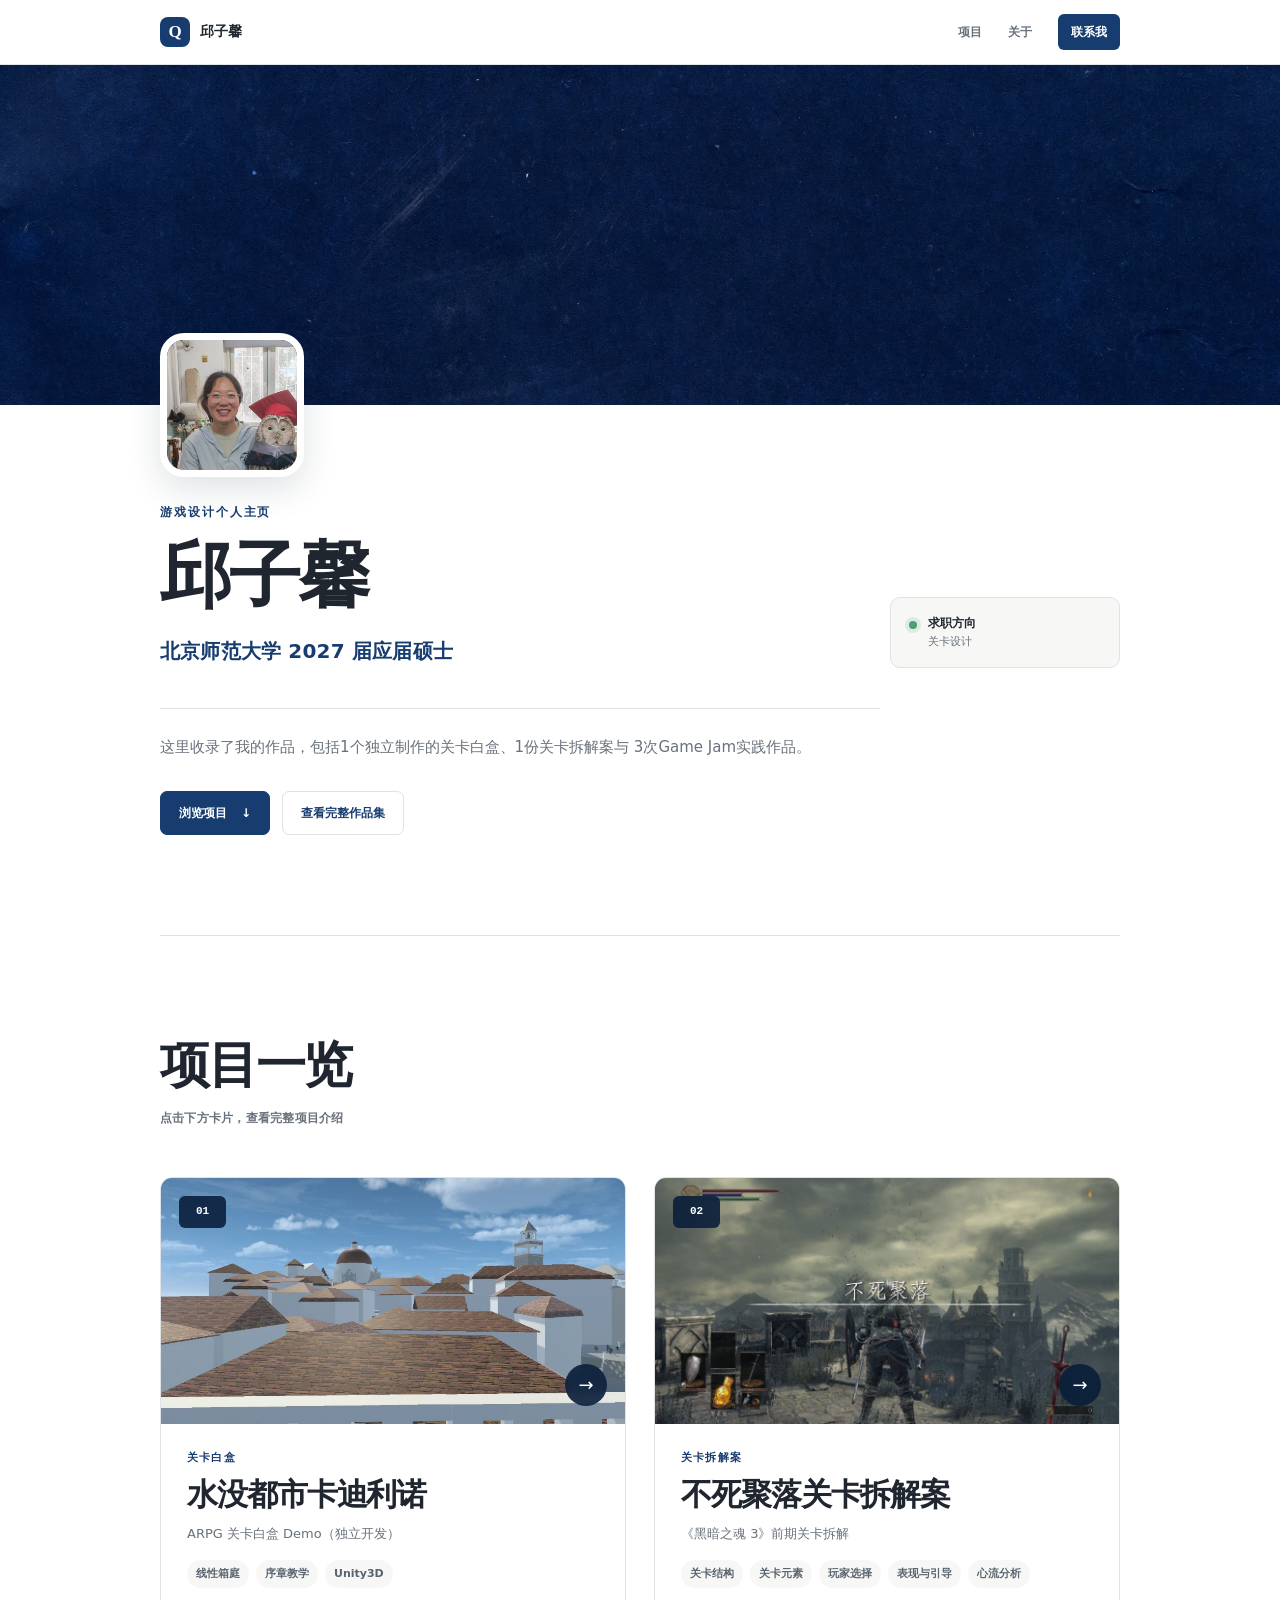
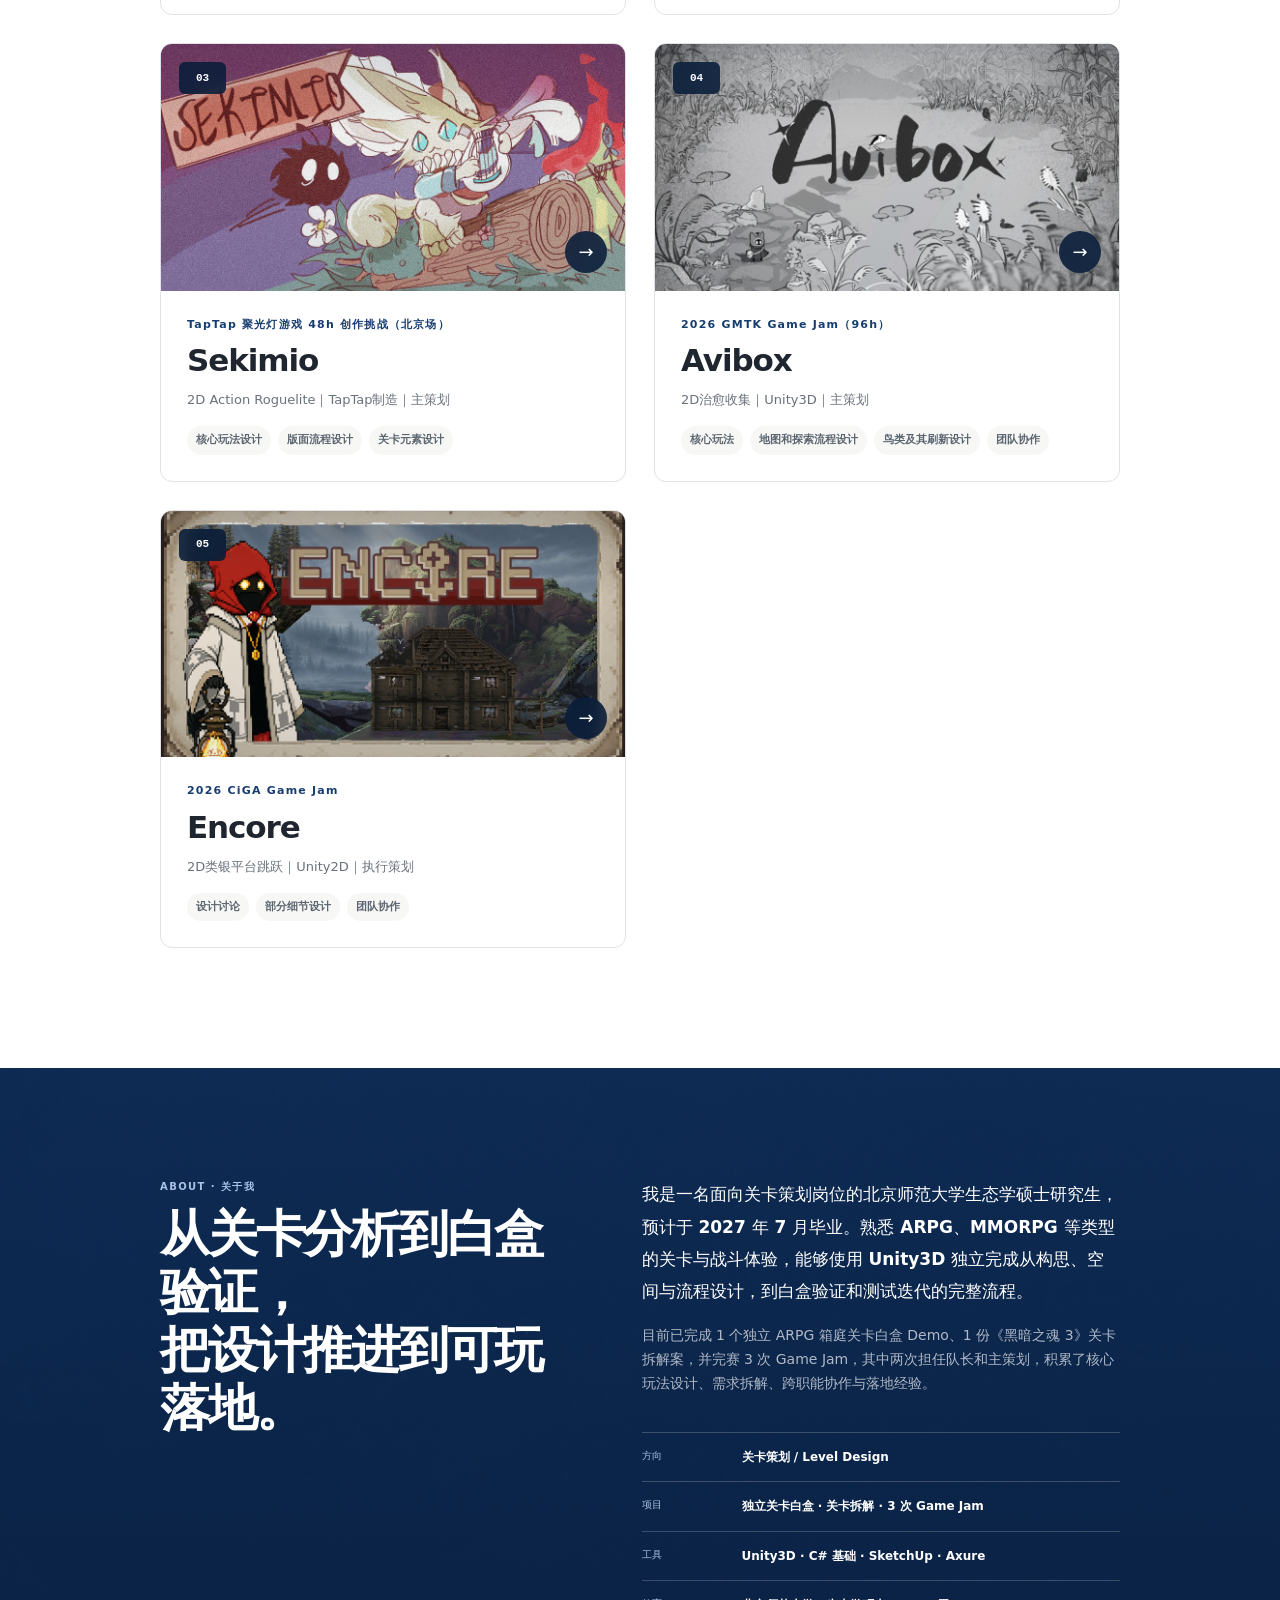
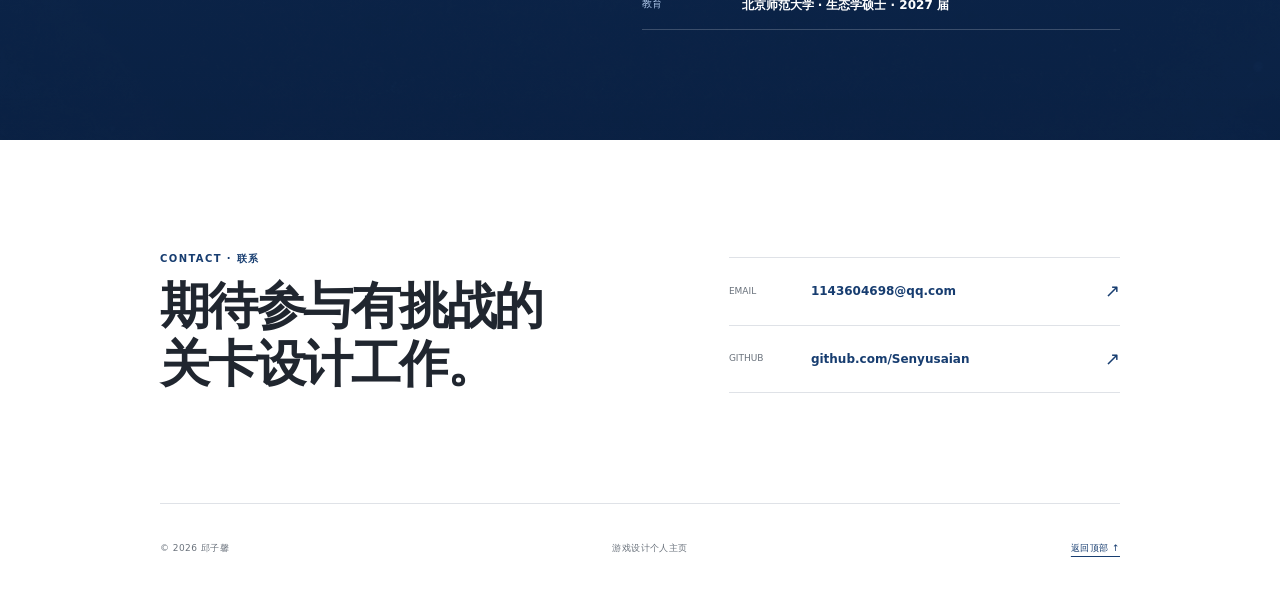
==== index.html @ 01a54d8d "Rewrite about section from resume" ====
<!DOCTYPE html>
<html lang="zh-CN">
<head>
  <meta charset="UTF-8">
  <meta name="viewport" content="width=device-width, initial-scale=1.0">
  <meta name="description" content="邱子馨的游戏关卡策划作品集：关卡白盒、关卡拆解与 Game Jam 项目。">
  <meta name="theme-color" content="#122f59">
  <title>邱子馨｜关卡策划作品集</title>
  <link rel="icon" href="favicon.svg" type="image/svg+xml">
  <link rel="stylesheet" href="styles.css">
</head>

<body>
  <a class="skip-link" href="#main-content">跳至主要内容</a>

  <header class="topbar" id="top">
    <nav class="nav-shell" aria-label="主导航">
      <a class="brand" href="#top">
        <span class="brand-mark" aria-hidden="true">Q</span>
        <span>邱子馨</span>
      </a>
      <div class="nav-links">
        <a href="#work">项目</a>
        <a href="#about">关于</a>
        <a class="nav-contact" href="#contact">联系我</a>
      </div>
    </nav>
  </header>

  <main id="main-content">
    <section class="hero" aria-labelledby="page-title">
      <div class="cover" role="img" aria-label="深蓝色纸张纹理"></div>
      <div class="page-shell hero-content">
        <img class="profile-photo" src="assets/profile.webp" alt="邱子馨的个人照片" width="256" height="256">
        <div class="hero-grid">
          <div>
            <p class="eyebrow">游戏设计个人主页</p>
            <h1 id="page-title">邱子馨</h1>
            <p class="hero-subtitle">北京师范大学 2027 届应届硕士</p>
          </div>
          <div class="hero-note">
            <span class="status-dot" aria-hidden="true"></span>
            <p><strong>求职方向</strong><br>关卡设计</p>
          </div>
        </div>
        <p class="hero-intro">
          这里收录了我的作品，包括1个独立制作的关卡白盒、1份关卡拆解案与 3次Game Jam实践作品。
        </p>
        <div class="hero-actions">
          <a class="button button-primary" href="#work">浏览项目 <span aria-hidden="true">↓</span></a>
          <a class="button button-quiet" href="portfolio.html">查看完整作品集</a>
        </div>
      </div>
    </section>

    <section class="page-shell work-section" id="work" aria-labelledby="work-title">
      <div class="section-heading">
        <div>
          <h2 id="work-title">项目一览</h2>
          <p class="section-subtitle">点击下方卡片，查看完整项目介绍</p>
        </div>
      </div>

      <div class="project-list">
        <article class="project-card project-featured">
          <a href="project-cardilino.html" aria-label="查看水没都市卡迪利诺完整案例">
            <div class="project-media">
              <img src="assets/cardilino.webp" alt="水没都市卡迪利诺的白盒城市场景" width="835" height="464">
              <span class="project-number">01</span>
              <span class="project-arrow" aria-hidden="true">→</span>
            </div>
            <div class="project-copy">
              <div>
                <p class="project-kicker">关卡白盒</p>
                <h3>水没都市卡迪利诺</h3>
                <p>ARPG 关卡白盒 Demo（独立开发）</p>
              </div>
              <ul class="project-tags" aria-label="项目标签">
                <li>线性箱庭</li>
                <li>序章教学</li>
                <li>Unity3D</li>
              </ul>
            </div>
          </a>
        </article>

        <article class="project-card">
          <a href="project-undead-settlement.html" aria-label="查看不死聚落关卡拆解案">
            <div class="project-media">
              <img src="assets/undead-settlement.webp" alt="黑暗之魂 3 不死聚落游戏画面" width="1024" height="576">
              <span class="project-number">02</span>
              <span class="project-arrow" aria-hidden="true">→</span>
            </div>
            <div class="project-copy">
              <div>
                <p class="project-kicker">关卡拆解案</p>
                <h3>不死聚落关卡拆解案</h3>
                <p>《黑暗之魂 3》前期关卡拆解</p>
              </div>
              <ul class="project-tags" aria-label="项目标签">
                <li>关卡结构</li>
                <li>关卡元素</li>
                <li>玩家选择</li>
                <li>表现与引导</li>
                <li>心流分析</li>
              </ul>
            </div>
          </a>
        </article>

        <article class="project-card">
          <a href="project-sekimio.html" aria-label="查看 Sekimio 项目详情">
            <div class="project-media">
              <img src="assets/sekimio.webp" alt="Sekimio 游戏项目封面" width="1024" height="576">
              <span class="project-number">03</span>
              <span class="project-arrow" aria-hidden="true">→</span>
            </div>
            <div class="project-copy">
              <div>
                <p class="project-kicker">TapTap 聚光灯游戏 48h 创作挑战（北京场）</p>
                <h3>Sekimio</h3>
                <p>2D Action Roguelite｜TapTap制造｜主策划</p>
              </div>
              <ul class="project-tags" aria-label="项目标签">
                <li>核心玩法设计</li>
                <li>版面流程设计</li>
                <li>关卡元素设计</li>
              </ul>
            </div>
          </a>
        </article>

        <article class="project-card">
          <a href="project-avibox.html" aria-label="查看 Avibox 项目详情">
            <div class="project-media">
              <img src="assets/avibox.webp" alt="Avibox 游戏项目封面" width="1024" height="576">
              <span class="project-number">04</span>
              <span class="project-arrow" aria-hidden="true">→</span>
            </div>
            <div class="project-copy">
              <div>
                <p class="project-kicker">2026 GMTK Game Jam（96h）</p>
                <h3>Avibox</h3>
                <p>2D治愈收集｜Unity3D｜主策划</p>
              </div>
              <ul class="project-tags" aria-label="项目标签">
                <li>核心玩法</li>
                <li>地图和探索流程设计</li>
                <li>鸟类及其刷新设计</li>
                <li>团队协作</li>
              </ul>
            </div>
          </a>
        </article>

        <article class="project-card">
          <a href="project-encore.html" aria-label="查看 Encore 项目详情">
            <div class="project-media">
              <img src="assets/encore.webp" alt="Encore 游戏项目封面" width="1024" height="576">
              <span class="project-number">05</span>
              <span class="project-arrow" aria-hidden="true">→</span>
            </div>
            <div class="project-copy">
              <div>
                <p class="project-kicker">2026 CiGA Game Jam</p>
                <h3>Encore</h3>
                <p>2D类银平台跳跃｜Unity2D｜执行策划</p>
              </div>
              <ul class="project-tags" aria-label="项目标签">
                <li>设计讨论</li>
                <li>部分细节设计</li>
                <li>团队协作</li>
              </ul>
            </div>
          </a>
        </article>
      </div>
    </section>

    <section class="about-section" id="about" aria-labelledby="about-title">
      <div class="page-shell about-grid">
        <div>
          <p class="eyebrow eyebrow-light">ABOUT · 关于我</p>
          <h2 id="about-title">从关卡分析到白盒验证，<br>把设计推进到可玩落地。</h2>
        </div>
        <div class="about-copy">
          <p class="about-lead">我是一名面向关卡策划岗位的北京师范大学生态学硕士研究生，预计于 2027 年 7 月毕业。熟悉 ARPG、MMORPG 等类型的关卡与战斗体验，能够使用 Unity3D 独立完成从构思、空间与流程设计，到白盒验证和测试迭代的完整流程。</p>
          <p>目前已完成 1 个独立 ARPG 箱庭关卡白盒 Demo、1 份《黑暗之魂 3》关卡拆解案，并完赛 3 次 Game Jam，其中两次担任队长和主策划，积累了核心玩法设计、需求拆解、跨职能协作与落地经验。</p>
          <dl class="facts">
            <div><dt>方向</dt><dd>关卡策划 / Level Design</dd></div>
            <div><dt>项目</dt><dd>独立关卡白盒 · 关卡拆解 · 3 次 Game Jam</dd></div>
            <div><dt>工具</dt><dd>Unity3D · C# 基础 · SketchUp · Axure</dd></div>
            <div><dt>教育</dt><dd>北京师范大学 · 生态学硕士 · 2027 届</dd></div>
          </dl>
        </div>
      </div>
    </section>

    <section class="page-shell contact-section" id="contact" aria-labelledby="contact-title">
      <div>
        <p class="eyebrow">CONTACT · 联系</p>
        <h2 id="contact-title">期待参与有挑战的<br>关卡设计工作。</h2>
      </div>
      <div class="contact-list">
        <a href="mailto:1143604698@qq.com"><span>Email</span><strong>1143604698@qq.com</strong><i aria-hidden="true">↗</i></a>
        <a href="https://github.com/Senyusaian" target="_blank" rel="noopener noreferrer"><span>GitHub</span><strong>github.com/Senyusaian</strong><i aria-hidden="true">↗</i></a>
      </div>
    </section>
  </main>

  <footer class="page-shell">
    <span>© 2026 邱子馨</span>
    <span>游戏设计个人主页</span>
    <a href="#top">返回顶部 ↑</a>
  </footer>
</body>
</html>
---- styles.css ----
:root {
  --ink: #20262f;
  --muted: #69717b;
  --line: #dfe2e7;
  --paper: #f7f7f5;
  --white: #ffffff;
  --blue: #173d70;
  --blue-deep: #0e2c55;
  --blue-soft: #e8eef6;
  --accent: #d66a48;
  --max-width: 960px;
}

* { box-sizing: border-box; }

html {
  scroll-behavior: smooth;
  scroll-padding-top: 76px;
}

body {
  margin: 0;
  color: var(--ink);
  background: var(--white);
  font-family: Inter, "PingFang SC", "Microsoft YaHei", system-ui, -apple-system, sans-serif;
  line-height: 1.7;
  -webkit-font-smoothing: antialiased;
}

img { display: block; max-width: 100%; }
a { color: inherit; }
::selection { color: var(--white); background: var(--blue); }

.skip-link {
  position: fixed;
  top: 10px;
  left: 10px;
  z-index: 100;
  padding: 10px 14px;
  color: var(--white);
  background: var(--blue);
  border-radius: 6px;
  transform: translateY(-150%);
}

.skip-link:focus { transform: translateY(0); }

.page-shell,
.nav-shell {
  width: min(calc(100% - 48px), var(--max-width));
  margin-right: auto;
  margin-left: auto;
}

.topbar {
  position: sticky;
  top: 0;
  z-index: 20;
  border-bottom: 1px solid rgba(223, 226, 231, 0.88);
  background: rgba(255, 255, 255, 0.9);
  backdrop-filter: blur(18px);
}

.nav-shell {
  display: flex;
  min-height: 64px;
  align-items: center;
  justify-content: space-between;
}

.brand {
  display: inline-flex;
  align-items: center;
  gap: 10px;
  color: var(--ink);
  font-size: 14px;
  font-weight: 750;
  text-decoration: none;
}

.brand-mark {
  display: grid;
  width: 30px;
  height: 30px;
  place-items: center;
  color: var(--white);
  background: var(--blue);
  border-radius: 8px;
  font-family: Georgia, serif;
  font-size: 17px;
}

.nav-links { display: flex; align-items: center; gap: 26px; }

.nav-links a {
  color: var(--muted);
  font-size: 12px;
  font-weight: 650;
  text-decoration: none;
}

.nav-links a:hover,
.nav-links a:focus-visible { color: var(--blue); }

.nav-links .nav-contact {
  padding: 8px 13px;
  color: var(--white);
  background: var(--blue);
  border-radius: 6px;
}

.hero { padding-bottom: 100px; }

.cover {
  height: clamp(210px, 29vw, 340px);
  background:
    linear-gradient(90deg, rgba(10, 31, 65, 0.16), rgba(23, 61, 112, 0.04)),
    url("assets/paper-cover.webp") center 48% / cover no-repeat;
}

.hero-content { position: relative; }

.profile-photo {
  width: 144px;
  height: 144px;
  margin-top: -72px;
  object-fit: cover;
  border: 7px solid var(--white);
  border-radius: 24px;
  box-shadow: 0 12px 34px rgba(18, 32, 49, 0.13);
}

.hero-grid {
  display: grid;
  margin-top: 25px;
  grid-template-columns: 1fr auto;
  align-items: end;
  gap: 50px;
}

.eyebrow {
  margin: 0 0 10px;
  color: var(--blue);
  font-size: 10px;
  font-weight: 800;
  letter-spacing: 0.14em;
  text-transform: uppercase;
}

.hero .eyebrow {
  margin-bottom: 12px;
  font-size: 12px;
  letter-spacing: 0.16em;
}

.hero h1,
.section-heading h2,
.about-section h2,
.contact-section h2 {
  margin: 0;
  letter-spacing: -0.045em;
  line-height: 1.16;
}

.hero h1 { font-size: clamp(48px, 7vw, 72px); font-weight: 800; }

.hero-subtitle {
  margin: 16px 0 0;
  color: var(--blue);
  font-size: clamp(17px, 2vw, 20px);
  font-weight: 700;
  letter-spacing: 0.01em;
}

.hero-note {
  display: flex;
  min-width: 230px;
  padding: 16px 18px;
  align-items: flex-start;
  gap: 11px;
  background: var(--paper);
  border: 1px solid var(--line);
  border-radius: 10px;
}

.hero-note p { margin: 0; color: var(--muted); font-size: 11px; line-height: 1.6; }
.hero-note strong { color: var(--ink); font-size: 12px; }

.status-dot {
  width: 8px;
  height: 8px;
  margin-top: 7px;
  flex: none;
  background: #4f9f70;
  border-radius: 50%;
  box-shadow: 0 0 0 4px rgba(79, 159, 112, 0.14);
}

.hero-intro {
  max-width: 720px;
  margin: 40px 0 0;
  padding-top: 24px;
  color: var(--muted);
  border-top: 1px solid var(--line);
  font-size: 15px;
  line-height: 1.9;
}

.hero-actions { display: flex; margin-top: 30px; flex-wrap: wrap; gap: 12px; }

.button {
  display: inline-flex;
  min-height: 44px;
  padding: 0 18px;
  align-items: center;
  justify-content: center;
  gap: 14px;
  border: 1px solid var(--line);
  border-radius: 7px;
  font-size: 12px;
  font-weight: 750;
  text-decoration: none;
  transition: transform 160ms ease, background-color 160ms ease, border-color 160ms ease;
}

.button:hover,
.button:focus-visible { transform: translateY(-2px); }
.button-primary { color: var(--white); background: var(--blue); border-color: var(--blue); }
.button-primary:hover,
.button-primary:focus-visible { background: var(--blue-deep); }
.button-quiet { color: var(--blue); background: var(--white); }

.work-section {
  padding: 100px 0 120px;
  border-top: 1px solid var(--line);
}

.section-heading {
  margin-bottom: 48px;
}

.section-heading h2,
.about-section h2,
.contact-section h2 { font-size: clamp(34px, 5vw, 50px); }

.section-subtitle {
  margin: 14px 0 0;
  color: var(--muted);
  font-size: 12px;
  font-weight: 650;
  letter-spacing: 0.02em;
}
.project-list {
  display: grid;
  grid-template-columns: repeat(2, minmax(0, 1fr));
  gap: 28px;
}

.project-card {
  overflow: hidden;
  background: var(--white);
  border: 1px solid var(--line);
  border-radius: 12px;
  transition: border-color 180ms ease, box-shadow 180ms ease, transform 180ms ease;
}

.project-card:hover,
.project-card:focus-within {
  border-color: #bcc5d0;
  box-shadow: 0 22px 60px rgba(20, 36, 56, 0.1);
  transform: translateY(-4px);
}

.project-card > a {
  display: flex;
  height: 100%;
  flex-direction: column;
  text-decoration: none;
}

.project-media {
  position: relative;
  overflow: hidden;
  aspect-ratio: 16 / 8.5;
  background: var(--paper);
}

.project-media::after {
  position: absolute;
  inset: 0;
  pointer-events: none;
  background: linear-gradient(180deg, rgba(10, 25, 48, 0.12), transparent 35%, rgba(10, 25, 48, 0.08));
  content: "";
}

.project-media img {
  width: 100%;
  height: 100%;
  object-fit: cover;
  transition: transform 500ms cubic-bezier(0.2, 0.65, 0.3, 1);
}

.project-card:hover .project-media img,
.project-card:focus-within .project-media img { transform: scale(1.025); }

.project-number,
.project-arrow {
  position: absolute;
  z-index: 2;
  display: grid;
  place-items: center;
  color: var(--white);
  background: rgba(9, 29, 57, 0.88);
  backdrop-filter: blur(8px);
}

.project-number {
  top: 18px;
  left: 18px;
  min-width: 47px;
  height: 32px;
  padding: 0 10px;
  border-radius: 6px;
  font-family: ui-monospace, SFMono-Regular, Consolas, monospace;
  font-size: 11px;
  font-weight: 700;
}

.project-arrow {
  right: 18px;
  bottom: 18px;
  width: 42px;
  height: 42px;
  border-radius: 50%;
  font-size: 18px;
  transition: color 180ms ease, background-color 180ms ease;
}

.project-card:hover .project-arrow,
.project-card:focus-within .project-arrow { color: var(--blue); background: var(--white); }

.project-copy {
  display: flex;
  min-height: 190px;
  padding: 25px 26px 26px;
  flex: 1;
  align-items: flex-start;
  flex-direction: column;
}

.project-kicker {
  margin: 0 0 7px;
  color: var(--blue);
  font-size: 11px;
  font-weight: 800;
  letter-spacing: 0.11em;
}

.project-copy h3 {
  margin: 0;
  color: var(--ink);
  font-size: clamp(24px, 2.5vw, 31px);
  letter-spacing: -0.035em;
  line-height: 1.25;
}

.project-copy > div > p:last-child { margin: 9px 0 0; color: var(--muted); font-size: 13px; }

.project-tags {
  display: flex;
  margin: auto 0 0;
  padding: 0;
  justify-content: flex-start;
  flex-wrap: wrap;
  gap: 7px;
  list-style: none;
}

.project-tags li {
  padding: 5px 9px;
  color: #5a6570;
  background: var(--paper);
  border-radius: 999px;
  font-size: 11px;
  font-weight: 700;
  white-space: nowrap;
}

.about-section {
  padding: 110px 0;
  color: var(--white);
  background:
    linear-gradient(rgba(14, 44, 85, 0.93), rgba(10, 33, 67, 0.96)),
    url("assets/paper-cover.webp") center / cover no-repeat;
}

.about-grid { display: grid; grid-template-columns: 0.9fr 1.1fr; gap: 90px; }
.eyebrow-light { color: #a9c2e5; }
.about-copy > p { margin-top: 0; color: rgba(255, 255, 255, 0.68); font-size: 14px; }

.about-copy .about-lead {
  color: var(--white);
  font-size: 17px;
  font-weight: 550;
  line-height: 1.9;
}

.facts { margin: 36px 0 0; border-top: 1px solid rgba(255, 255, 255, 0.2); }

.facts div {
  display: grid;
  padding: 14px 0;
  border-bottom: 1px solid rgba(255, 255, 255, 0.2);
  grid-template-columns: 80px 1fr;
  gap: 20px;
}

.facts dt { color: #a9c2e5; font-size: 10px; }
.facts dd { margin: 0; font-size: 12px; font-weight: 650; }

.contact-section {
  display: grid;
  padding: 110px 0;
  grid-template-columns: 1fr 0.8fr;
  align-items: end;
  gap: 80px;
}

.contact-list { border-top: 1px solid var(--line); }

.contact-list a {
  display: grid;
  padding: 18px 0;
  grid-template-columns: 70px minmax(0, 1fr) auto;
  align-items: center;
  gap: 12px;
  border-bottom: 1px solid var(--line);
  text-decoration: none;
}

.contact-list span { color: var(--muted); font-size: 9px; text-transform: uppercase; }

.contact-list strong {
  min-width: 0;
  overflow: hidden;
  color: var(--blue);
  font-size: 12px;
  text-overflow: ellipsis;
}

.contact-list i { color: var(--blue); font-size: 18px; font-style: normal; }
.contact-list a:hover strong,
.contact-list a:focus-visible strong { text-decoration: underline; text-underline-offset: 5px; }

footer {
  display: flex;
  min-height: 90px;
  align-items: center;
  justify-content: space-between;
  color: var(--muted);
  border-top: 1px solid var(--line);
  font-size: 9px;
  letter-spacing: 0.05em;
}

footer a { color: var(--blue); text-underline-offset: 5px; }
:focus-visible { outline: 2px solid var(--accent); outline-offset: 4px; }

.back-link {
  display: inline-flex;
  align-items: center;
  gap: 8px;
  color: var(--blue);
  font-size: 12px;
  font-weight: 750;
  text-decoration: none;
}

.back-link:hover,
.back-link:focus-visible { text-decoration: underline; text-underline-offset: 5px; }

.portfolio-page { background: var(--paper); }

.portfolio-hero {
  padding: 82px 0 86px;
  color: var(--white);
  background:
    linear-gradient(100deg, rgba(8, 29, 59, 0.9), rgba(15, 48, 92, 0.92)),
    url("assets/paper-cover.webp") center / cover no-repeat;
}

.portfolio-hero-grid {
  display: grid;
  grid-template-columns: 1fr auto;
  align-items: end;
  gap: 80px;
}

.portfolio-hero h1 {
  margin: 0;
  font-size: clamp(46px, 6vw, 68px);
  letter-spacing: -0.05em;
  line-height: 1.12;
}

.portfolio-lead {
  max-width: 560px;
  margin: 24px 0 0;
  color: rgba(255, 255, 255, 0.72);
  font-size: 15px;
}

.portfolio-actions {
  display: grid;
  min-width: 250px;
  gap: 10px;
}

.portfolio-actions .button { min-height: 50px; }

.portfolio-download {
  color: var(--blue-deep);
  background: var(--white);
  border-color: var(--white);
}

.portfolio-download:hover,
.portfolio-download:focus-visible { background: #edf3fb; }

.portfolio-home {
  color: var(--white);
  background: transparent;
  border-color: rgba(255, 255, 255, 0.32);
}

.portfolio-actions p {
  margin: 4px 0 0;
  color: rgba(255, 255, 255, 0.55);
  font-size: 10px;
  text-align: center;
}

.viewer-section { padding: 72px 0 88px; }

.viewer-heading {
  display: flex;
  margin-bottom: 26px;
  align-items: end;
  justify-content: space-between;
  gap: 30px;
}

.viewer-heading h2 {
  margin: 0;
  color: var(--ink);
  font-size: clamp(32px, 4vw, 44px);
  letter-spacing: -0.04em;
  line-height: 1.2;
}

.viewer-heading > a {
  color: var(--blue);
  font-size: 11px;
  font-weight: 750;
  text-underline-offset: 5px;
}

.pdf-viewer {
  overflow: hidden;
  padding: 10px;
  background: var(--white);
  border: 1px solid var(--line);
  border-radius: 13px;
  box-shadow: 0 24px 70px rgba(18, 36, 59, 0.12);
}

.pdf-frame {
  display: block;
  width: 100%;
  height: min(82vh, 980px);
  min-height: 720px;
  background: #e7e9ec;
  border: 0;
  border-radius: 7px;
}

.pdf-fallback {
  margin: 10px 8px 0;
  color: var(--muted);
  font-size: 11px;
  text-align: center;
}

.pdf-fallback a { color: var(--blue); font-weight: 700; }
.portfolio-footer { background: var(--paper); }

/* Project detail pages */
.project-page { background: var(--paper); }

.project-page .topbar { background: rgba(247, 247, 245, 0.92); }

.project-hero {
  padding: 64px 0 58px;
  color: var(--ink);
  background: var(--white);
  border-bottom: 1px solid var(--line);
}

.project-breadcrumb {
  display: flex;
  margin-bottom: 38px;
  align-items: center;
  gap: 9px;
  color: var(--muted);
  font-size: 10px;
  font-weight: 700;
  letter-spacing: 0.08em;
  text-transform: uppercase;
}

.project-breadcrumb a { color: var(--blue); text-underline-offset: 5px; }

.project-hero .eyebrow-light {
  color: var(--blue);
  font-size: 12px;
  letter-spacing: 0.15em;
}

.project-title-row {
  display: grid;
  padding-bottom: 52px;
  grid-template-columns: minmax(0, 1fr) 230px;
  align-items: end;
  gap: 70px;
}

.project-title-row h1 {
  max-width: 720px;
  margin: 0;
  font-size: clamp(44px, 6.5vw, 76px);
  letter-spacing: -0.055em;
  line-height: 1.08;
}

.project-lead {
  max-width: 680px;
  margin: 22px 0 0;
  color: var(--muted);
  font-size: 15px;
  line-height: 1.85;
}

.project-index {
  padding: 18px 0 0 22px;
  border-left: 1px solid var(--line);
}

.project-index span {
  display: block;
  color: var(--blue);
  font-size: 9px;
  font-weight: 750;
  letter-spacing: 0.12em;
  text-transform: uppercase;
}

.project-index strong {
  display: block;
  margin-top: 5px;
  font-family: ui-monospace, SFMono-Regular, Consolas, monospace;
  font-size: 28px;
  font-weight: 500;
}

.project-cover-frame {
  position: relative;
  overflow: hidden;
  width: min(100%, 760px);
  margin: 0 auto;
  background: var(--paper);
  border: 1px solid var(--line);
  border-radius: 11px;
  box-shadow: 0 14px 40px rgba(18, 36, 59, 0.09);
}

.project-cover-frame img { width: 100%; height: auto; object-fit: contain; }

.project-detail {
  display: grid;
  padding: 76px 0 100px;
  grid-template-columns: 220px minmax(0, 1fr);
  align-items: start;
  gap: 80px;
}

.project-sidebar {
  position: sticky;
  top: 96px;
  padding: 22px;
  background: var(--white);
  border: 1px solid var(--line);
  border-radius: 10px;
}

.project-sidebar h2 {
  margin: 0 0 12px;
  color: var(--muted);
  font-size: 9px;
  letter-spacing: 0.12em;
  text-transform: uppercase;
}

.project-facts { margin: 0; }

.project-facts div { padding: 12px 0; border-top: 1px solid var(--line); }
.project-facts dt { color: var(--muted); font-size: 9px; }
.project-facts dd { margin: 3px 0 0; color: var(--ink); font-size: 11px; font-weight: 700; line-height: 1.55; }

.project-sidebar .button {
  width: 100%;
  margin-top: 15px;
  padding-right: 11px;
  padding-left: 11px;
}

.detail-content { max-width: 660px; }

.detail-section + .detail-section {
  margin-top: 64px;
  padding-top: 64px;
  border-top: 1px solid var(--line);
}

.detail-section h2 {
  margin: 0 0 22px;
  color: var(--ink);
  font-size: clamp(28px, 4vw, 40px);
  letter-spacing: -0.04em;
  line-height: 1.2;
}

.detail-section > p {
  margin: 0 0 18px;
  color: #4f5964;
  font-size: 14px;
  line-height: 1.95;
}

.detail-section .detail-intro {
  color: var(--ink);
  font-size: 18px;
  font-weight: 600;
  line-height: 1.85;
}

.detail-cards {
  display: grid;
  margin-top: 30px;
  grid-template-columns: repeat(2, minmax(0, 1fr));
  gap: 12px;
}

.detail-card {
  min-height: 170px;
  padding: 22px;
  background: var(--white);
  border: 1px solid var(--line);
  border-radius: 9px;
}

.detail-card span {
  display: block;
  margin-bottom: 20px;
  color: var(--blue);
  font-family: ui-monospace, SFMono-Regular, Consolas, monospace;
  font-size: 10px;
  font-weight: 800;
}

.detail-card h3 { margin: 0; font-size: 16px; letter-spacing: -0.02em; }
.detail-card p { margin: 9px 0 0; color: var(--muted); font-size: 11px; line-height: 1.75; }

.media-callout {
  display: flex;
  margin-top: 28px;
  padding: 24px;
  align-items: center;
  justify-content: space-between;
  gap: 22px;
  color: var(--white);
  background: var(--blue-deep);
  border-radius: 10px;
}

.media-callout p { margin: 0; color: rgba(255, 255, 255, 0.65); font-size: 10px; }
.media-callout strong { display: block; margin-top: 3px; color: var(--white); font-size: 14px; }
.media-callout .button { flex: none; color: var(--blue); background: var(--white); border-color: var(--white); }

.project-pagination {
  display: grid;
  margin-top: 82px;
  grid-template-columns: repeat(2, minmax(0, 1fr));
  gap: 12px;
}

.project-pagination a {
  display: flex;
  min-height: 100px;
  padding: 20px;
  align-items: center;
  justify-content: space-between;
  gap: 18px;
  background: var(--white);
  border: 1px solid var(--line);
  border-radius: 9px;
  text-decoration: none;
  transition: border-color 160ms ease, transform 160ms ease;
}

.project-pagination a:hover,
.project-pagination a:focus-visible { border-color: #b9c4d1; transform: translateY(-2px); }
.project-pagination span { color: var(--muted); font-size: 9px; }
.project-pagination strong { display: block; margin-top: 3px; color: var(--blue); font-size: 12px; }
.project-pagination i { color: var(--blue); font-size: 20px; font-style: normal; }
.project-pagination .next { text-align: right; }
.project-detail-footer { background: var(--white); }

@media (max-width: 760px) {
  .page-shell,
  .nav-shell { width: calc(100% - 32px); }
  .nav-links { gap: 15px; }
  .nav-links a:first-child,
  .nav-links a:nth-child(2) { display: none; }
  .cover { height: 210px; }

  .profile-photo {
    width: 116px;
    height: 116px;
    margin-top: -58px;
    border-width: 6px;
    border-radius: 20px;
  }

  .hero { padding-bottom: 76px; }
  .hero-grid,
  .section-heading,
  .about-grid,
  .contact-section { grid-template-columns: 1fr; }
  .hero-grid { gap: 28px; }
  .hero-note { min-width: 0; }
  .work-section { padding: 76px 0 90px; }
  .section-heading { margin-bottom: 34px; gap: 17px; }
  .project-list { grid-template-columns: 1fr; gap: 22px; }
  .project-copy { min-height: 0; padding: 22px; }
  .project-tags { justify-content: flex-start; }
  .project-number { top: 12px; left: 12px; }

  .project-arrow {
    right: 12px;
    bottom: 12px;
    width: 38px;
    height: 38px;
  }

  .about-section { padding: 82px 0; }
  .about-grid { gap: 42px; }
  .contact-section { padding: 82px 0; gap: 42px; }

  .portfolio-hero { padding: 66px 0 70px; }
  .portfolio-hero-grid { grid-template-columns: 1fr; gap: 42px; }
  .portfolio-actions { min-width: 0; }
  .viewer-section { padding: 58px 0 70px; }
  .viewer-heading { align-items: flex-start; flex-direction: column; gap: 14px; }
  .pdf-viewer { padding: 6px; }
  .pdf-frame { height: 72vh; min-height: 560px; }

  .project-hero { padding: 46px 0 40px; }
  .project-breadcrumb { margin-bottom: 28px; }
  .project-title-row { padding-bottom: 38px; grid-template-columns: 1fr; gap: 24px; }
  .project-index { padding: 0; border-left: 0; }
  .project-index strong { font-size: 20px; }
  .project-cover-frame { width: 100%; border-radius: 8px; }
  .project-detail { padding: 54px 0 76px; grid-template-columns: 1fr; gap: 48px; }
  .project-sidebar { position: static; }
  .detail-section + .detail-section { margin-top: 50px; padding-top: 50px; }
  .detail-cards { grid-template-columns: 1fr; }
  .detail-card { min-height: 0; }
  .media-callout { align-items: stretch; flex-direction: column; }
  .media-callout .button { width: 100%; }
  .project-pagination { margin-top: 58px; grid-template-columns: 1fr; }

  footer {
    min-height: 120px;
    align-items: flex-start;
    justify-content: center;
    flex-direction: column;
    gap: 6px;
  }
}

@media (prefers-reduced-motion: reduce) {
  html { scroll-behavior: auto; }
  *, *::before, *::after { scroll-behavior: auto !important; transition-duration: 0.01ms !important; }
}
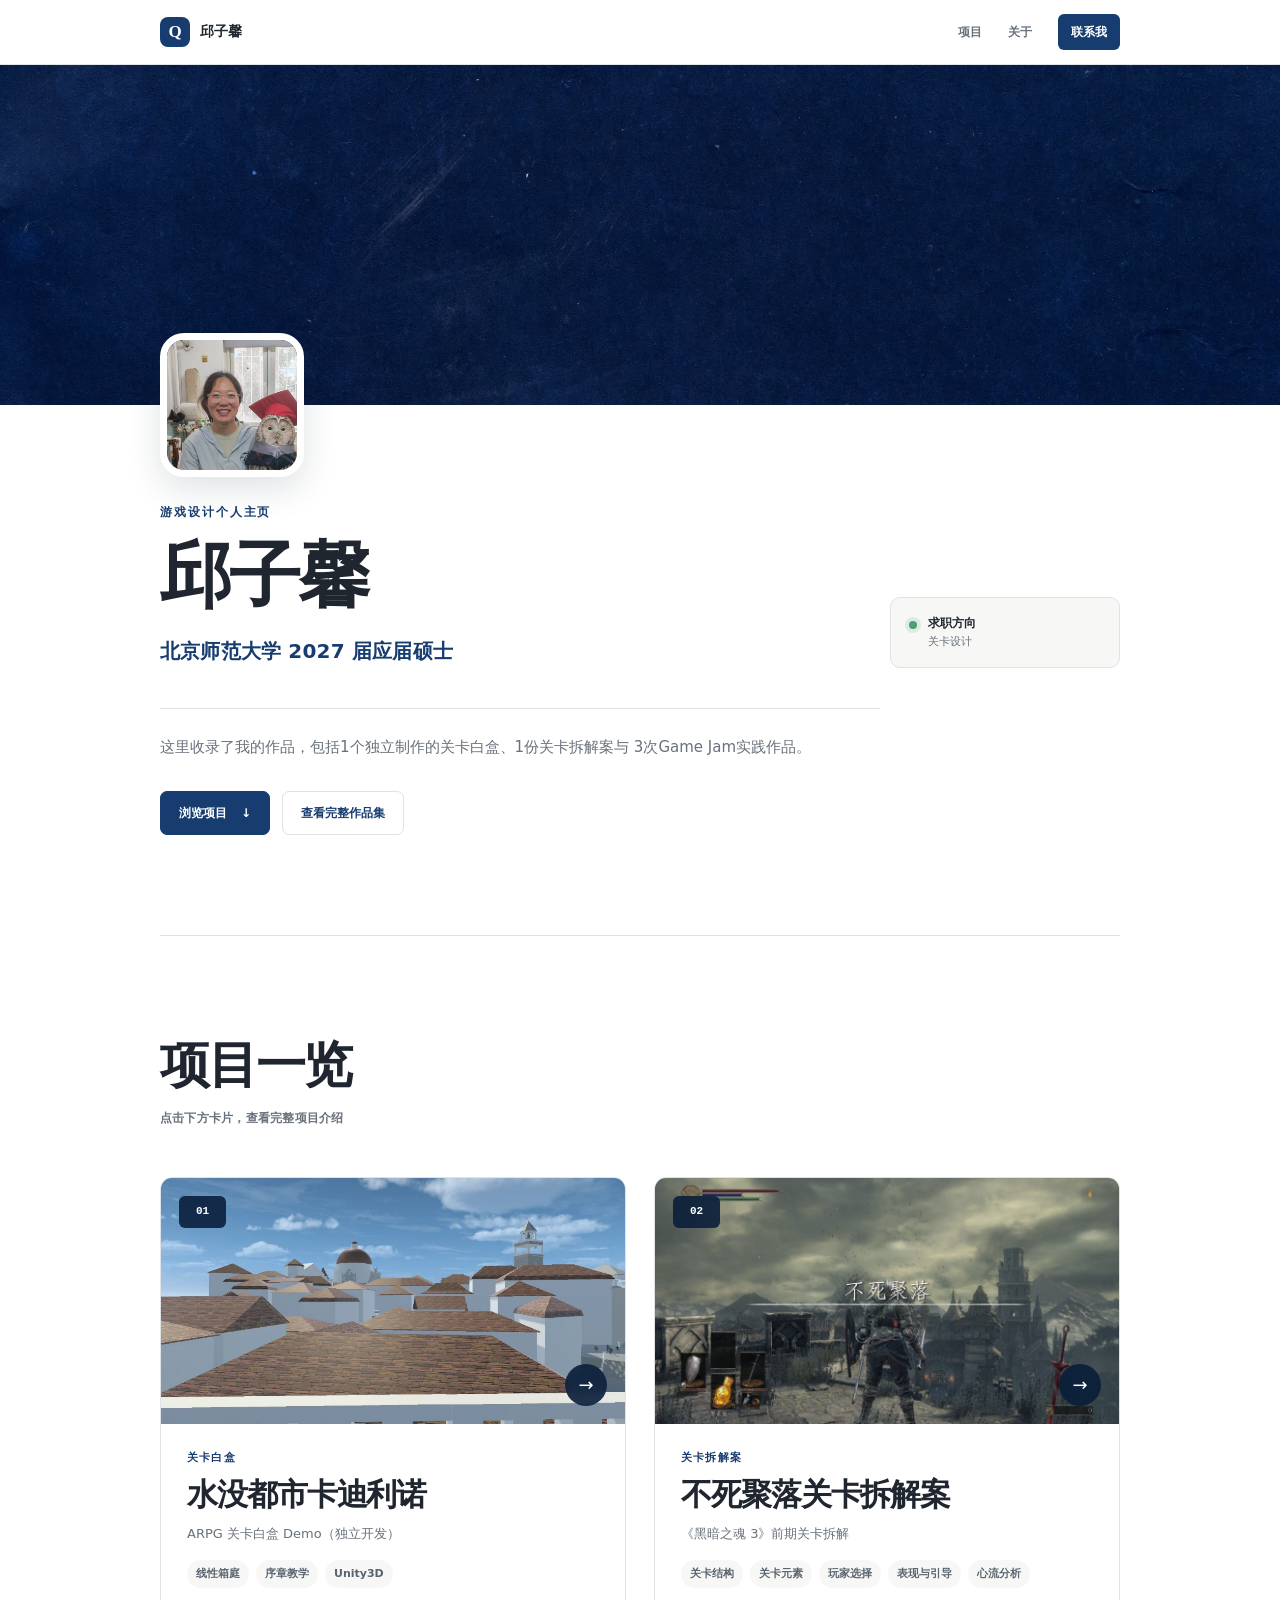
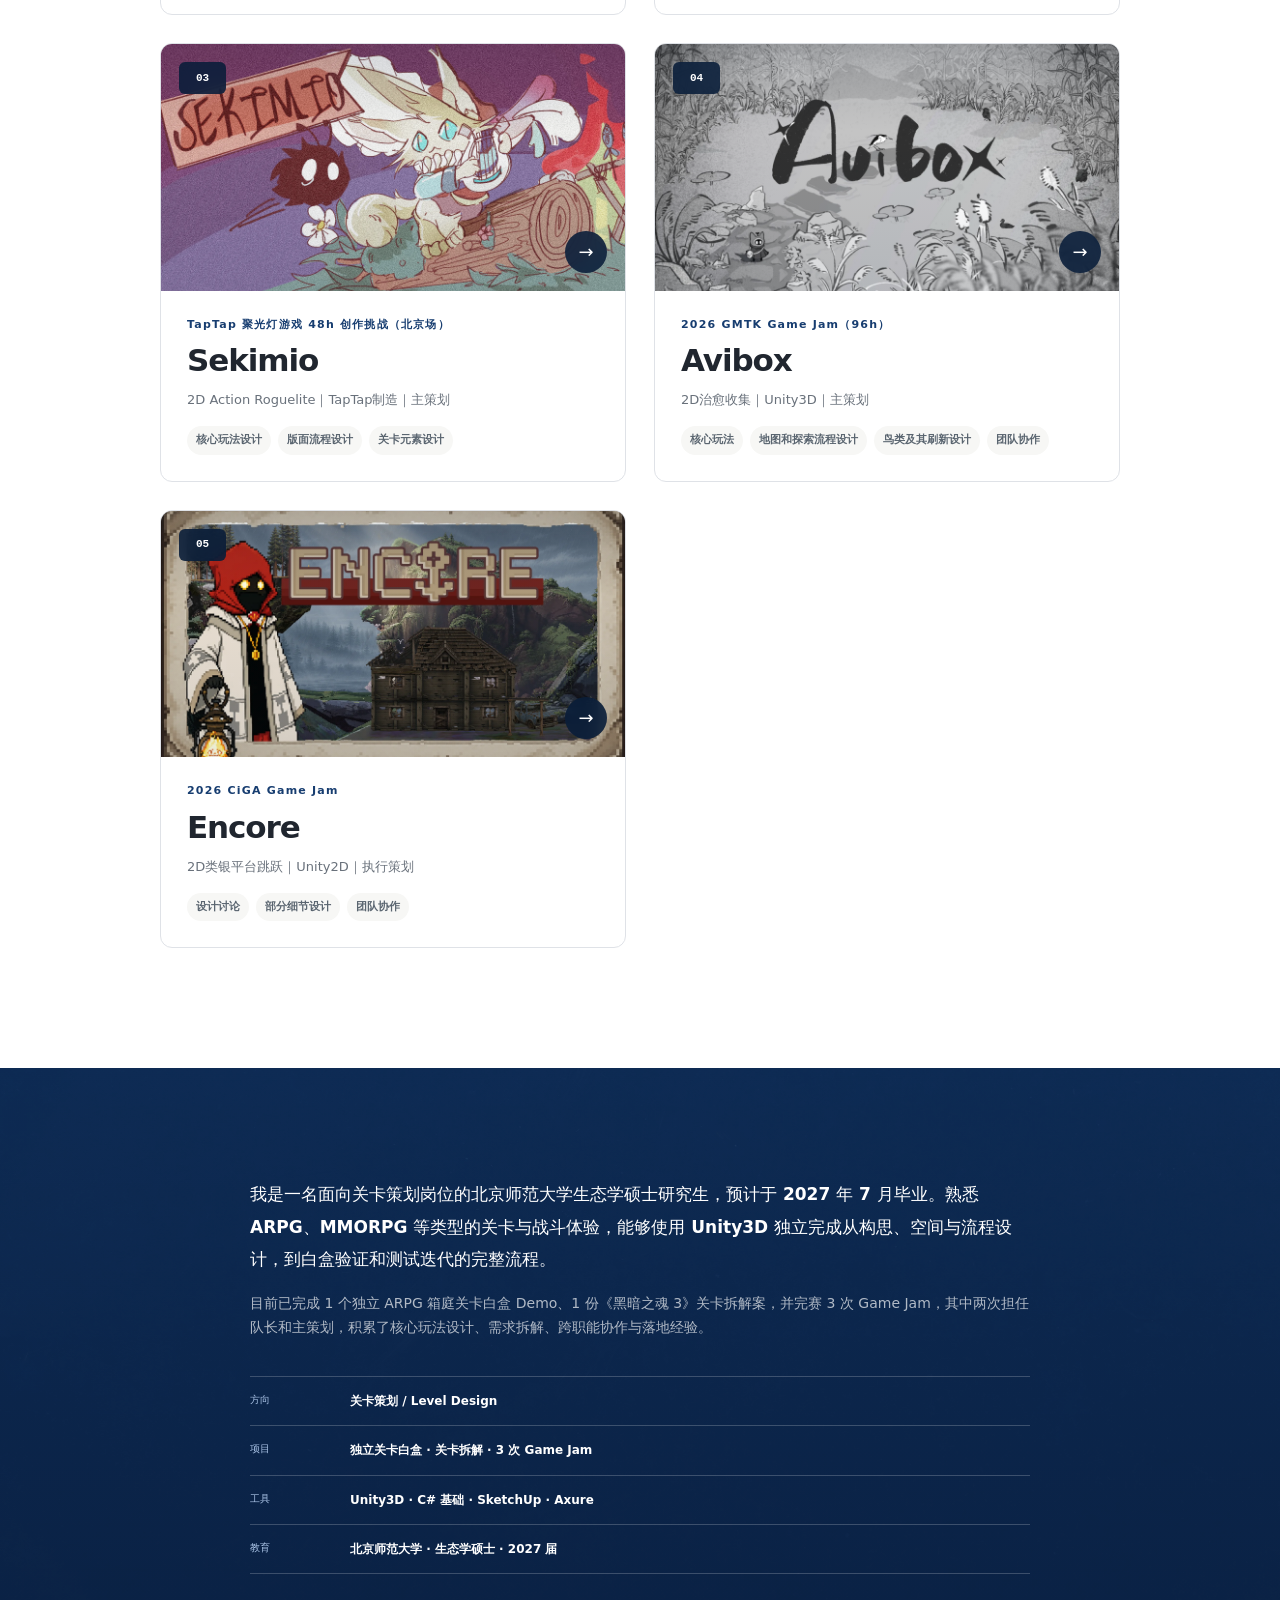
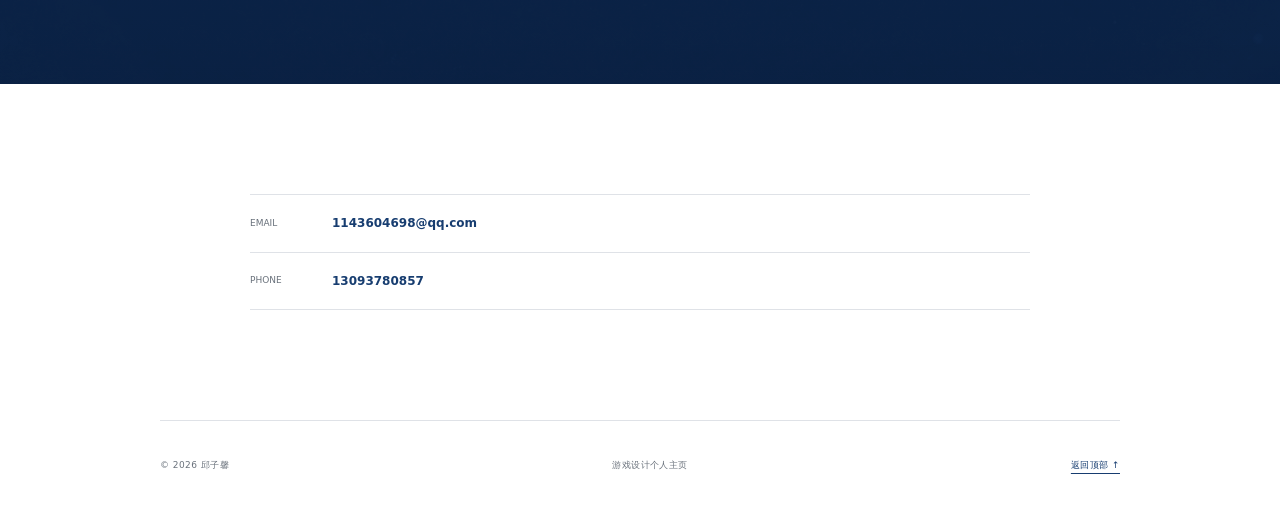
==== commit dfe6ed29: "Simplify about and contact sections" ====
--- a/index.html
+++ b/index.html
@@ -177,12 +177,8 @@
       </div>
     </section>
 
-    <section class="about-section" id="about" aria-labelledby="about-title">
+    <section class="about-section" id="about" aria-label="关于我">
       <div class="page-shell about-grid">
-        <div>
-          <p class="eyebrow eyebrow-light">ABOUT · 关于我</p>
-          <h2 id="about-title">从关卡分析到白盒验证，<br>把设计推进到可玩落地。</h2>
-        </div>
         <div class="about-copy">
           <p class="about-lead">我是一名面向关卡策划岗位的北京师范大学生态学硕士研究生，预计于 2027 年 7 月毕业。熟悉 ARPG、MMORPG 等类型的关卡与战斗体验，能够使用 Unity3D 独立完成从构思、空间与流程设计，到白盒验证和测试迭代的完整流程。</p>
           <p>目前已完成 1 个独立 ARPG 箱庭关卡白盒 Demo、1 份《黑暗之魂 3》关卡拆解案，并完赛 3 次 Game Jam，其中两次担任队长和主策划，积累了核心玩法设计、需求拆解、跨职能协作与落地经验。</p>
@@ -196,14 +192,10 @@
       </div>
     </section>
 
-    <section class="page-shell contact-section" id="contact" aria-labelledby="contact-title">
-      <div>
-        <p class="eyebrow">CONTACT · 联系</p>
-        <h2 id="contact-title">期待参与有挑战的<br>关卡设计工作。</h2>
-      </div>
+    <section class="page-shell contact-section" id="contact" aria-label="联系方式">
       <div class="contact-list">
-        <a href="mailto:1143604698@qq.com"><span>Email</span><strong>1143604698@qq.com</strong><i aria-hidden="true">↗</i></a>
-        <a href="https://github.com/Senyusaian" target="_blank" rel="noopener noreferrer"><span>GitHub</span><strong>github.com/Senyusaian</strong><i aria-hidden="true">↗</i></a>
+        <a href="mailto:1143604698@qq.com"><span>Email</span><strong>1143604698@qq.com</strong></a>
+        <a href="tel:13093780857"><span>Phone</span><strong>13093780857</strong></a>
       </div>
     </section>
   </main>
--- a/styles.css
+++ b/styles.css
@@ -394,8 +394,9 @@
     url("assets/paper-cover.webp") center / cover no-repeat;
 }
 
-.about-grid { display: grid; grid-template-columns: 0.9fr 1.1fr; gap: 90px; }
+.about-grid { display: block; }
 .eyebrow-light { color: #a9c2e5; }
+.about-copy { max-width: 780px; margin: 0 auto; }
 .about-copy > p { margin-top: 0; color: rgba(255, 255, 255, 0.68); font-size: 14px; }
 
 .about-copy .about-lead {
@@ -419,19 +420,15 @@
 .facts dd { margin: 0; font-size: 12px; font-weight: 650; }
 
 .contact-section {
-  display: grid;
   padding: 110px 0;
-  grid-template-columns: 1fr 0.8fr;
-  align-items: end;
-  gap: 80px;
-}
-
-.contact-list { border-top: 1px solid var(--line); }
+}
+
+.contact-list { width: min(100%, 780px); margin: 0 auto; border-top: 1px solid var(--line); }
 
 .contact-list a {
   display: grid;
   padding: 18px 0;
-  grid-template-columns: 70px minmax(0, 1fr) auto;
+  grid-template-columns: 70px minmax(0, 1fr);
   align-items: center;
   gap: 12px;
   border-bottom: 1px solid var(--line);
@@ -843,9 +840,7 @@
 
   .hero { padding-bottom: 76px; }
   .hero-grid,
-  .section-heading,
-  .about-grid,
-  .contact-section { grid-template-columns: 1fr; }
+  .section-heading { grid-template-columns: 1fr; }
   .hero-grid { gap: 28px; }
   .hero-note { min-width: 0; }
   .work-section { padding: 76px 0 90px; }
@@ -863,8 +858,7 @@
   }
 
   .about-section { padding: 82px 0; }
-  .about-grid { gap: 42px; }
-  .contact-section { padding: 82px 0; gap: 42px; }
+  .contact-section { padding: 82px 0; }
 
   .portfolio-hero { padding: 66px 0 70px; }
   .portfolio-hero-grid { grid-template-columns: 1fr; gap: 42px; }
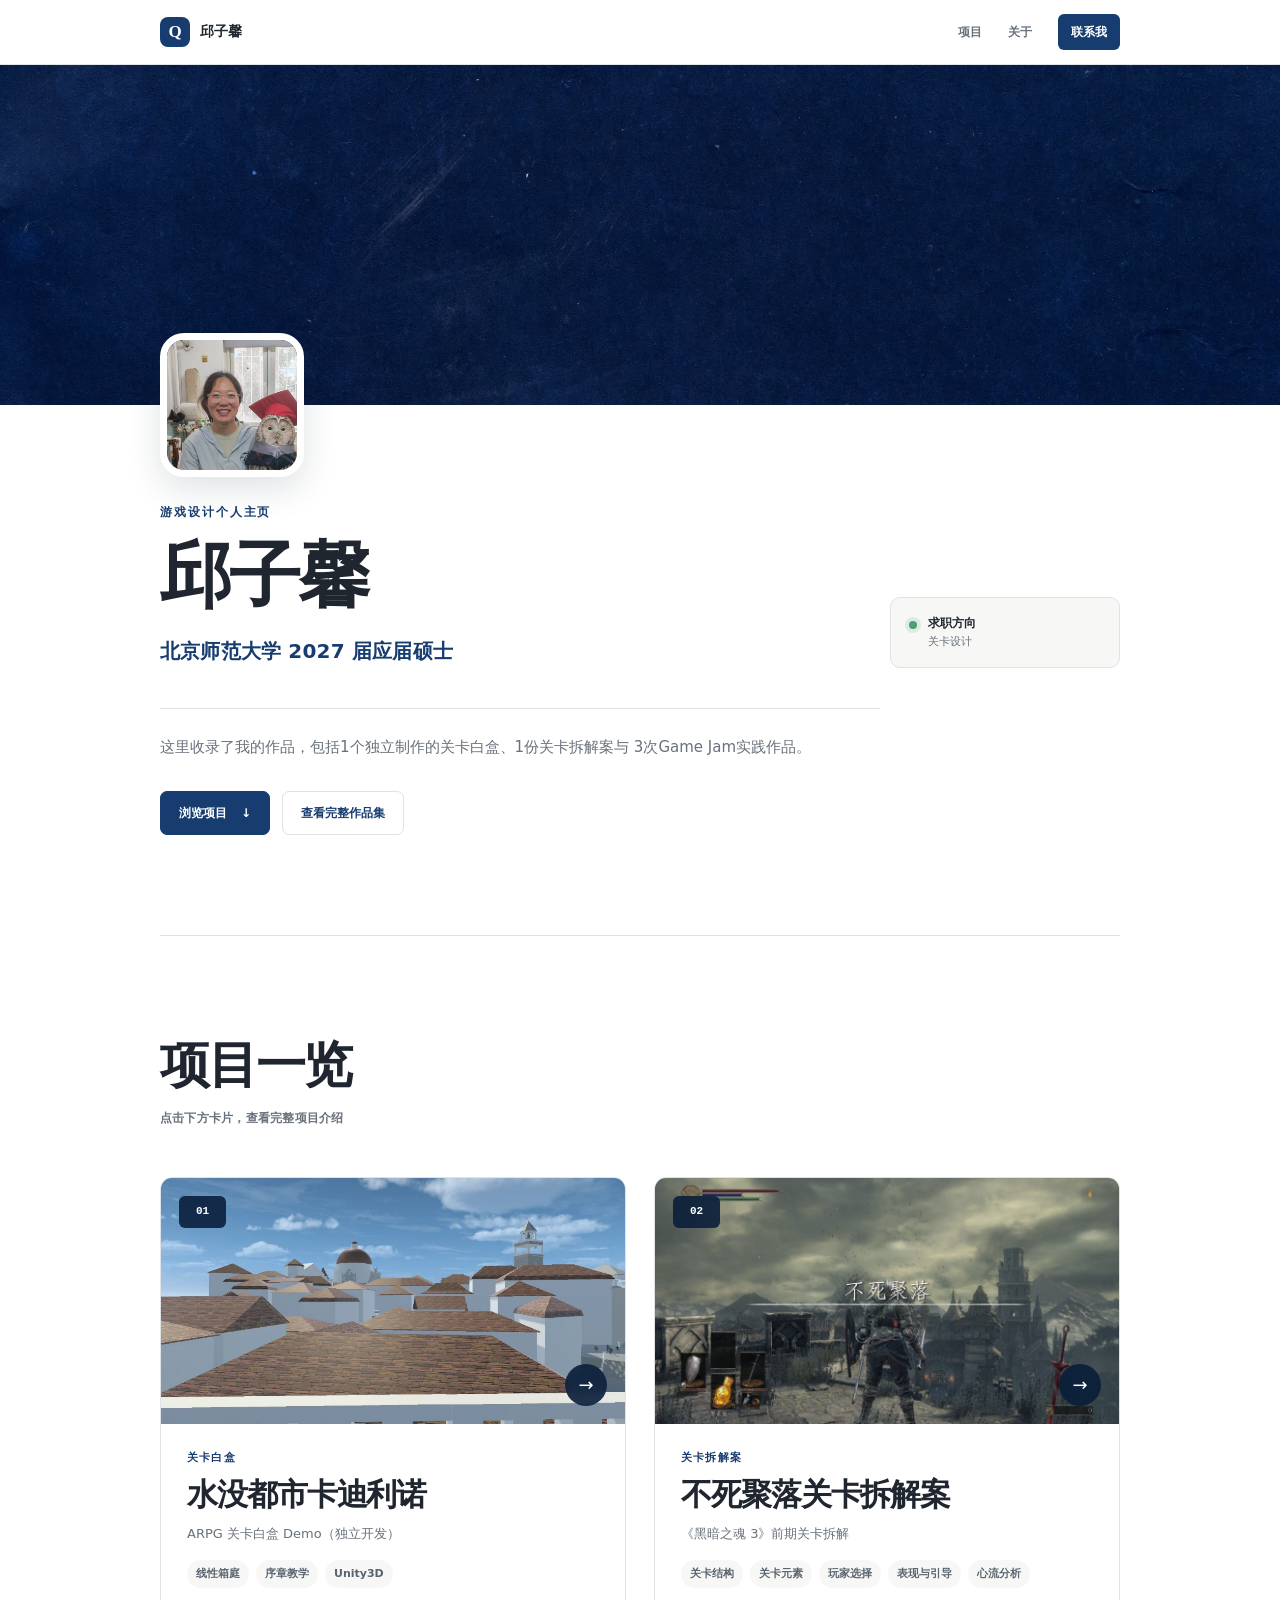
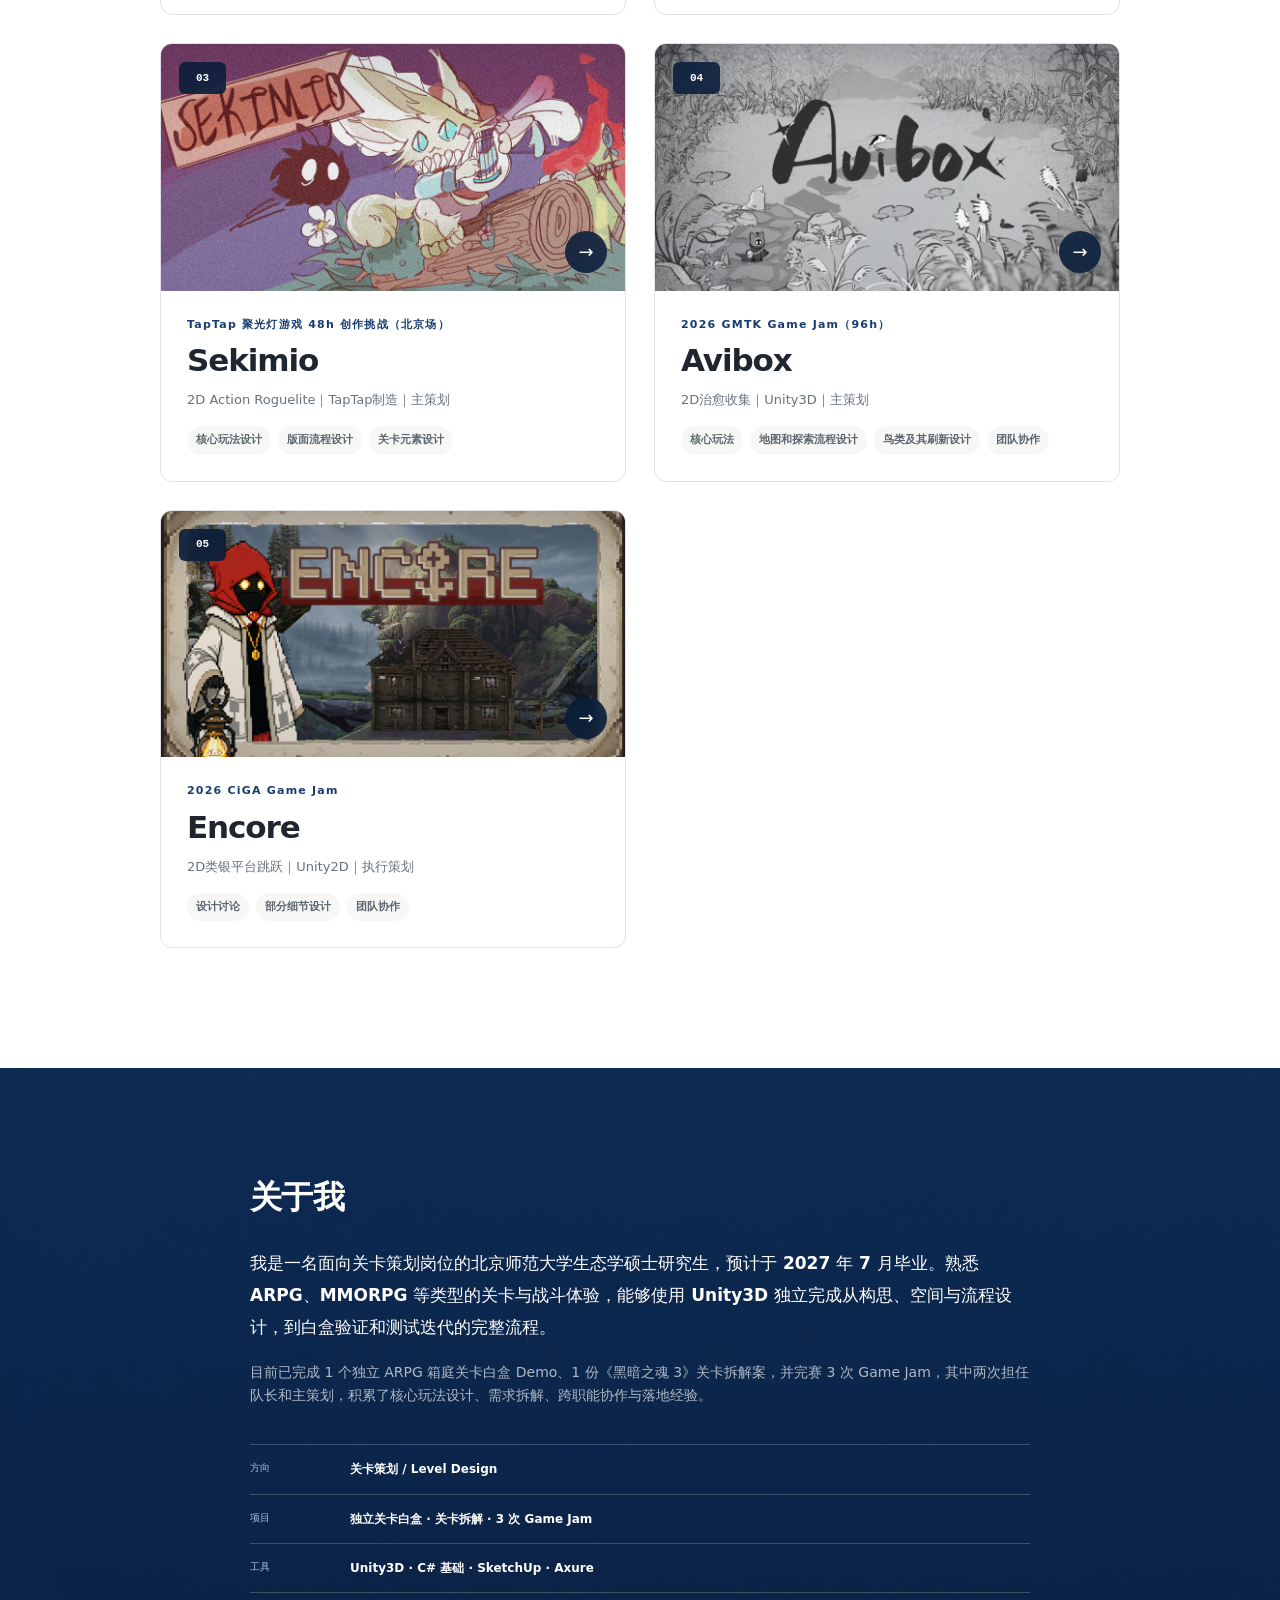
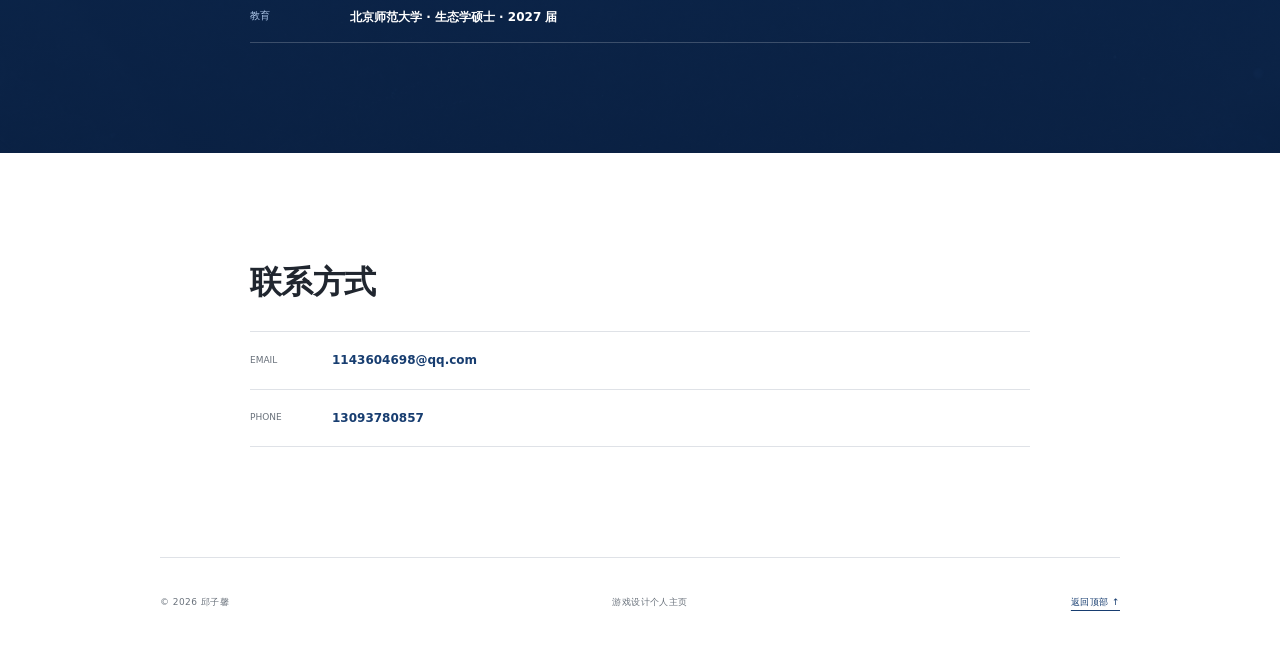
==== commit 781d30db: "Add compact section headings" ====
--- a/index.html
+++ b/index.html
@@ -177,8 +177,9 @@
       </div>
     </section>
 
-    <section class="about-section" id="about" aria-label="关于我">
+    <section class="about-section" id="about" aria-labelledby="about-title">
       <div class="page-shell about-grid">
+        <h2 class="simple-section-title" id="about-title">关于我</h2>
         <div class="about-copy">
           <p class="about-lead">我是一名面向关卡策划岗位的北京师范大学生态学硕士研究生，预计于 2027 年 7 月毕业。熟悉 ARPG、MMORPG 等类型的关卡与战斗体验，能够使用 Unity3D 独立完成从构思、空间与流程设计，到白盒验证和测试迭代的完整流程。</p>
           <p>目前已完成 1 个独立 ARPG 箱庭关卡白盒 Demo、1 份《黑暗之魂 3》关卡拆解案，并完赛 3 次 Game Jam，其中两次担任队长和主策划，积累了核心玩法设计、需求拆解、跨职能协作与落地经验。</p>
@@ -192,7 +193,8 @@
       </div>
     </section>
 
-    <section class="page-shell contact-section" id="contact" aria-label="联系方式">
+    <section class="page-shell contact-section" id="contact" aria-labelledby="contact-title">
+      <h2 class="simple-section-title" id="contact-title">联系方式</h2>
       <div class="contact-list">
         <a href="mailto:1143604698@qq.com"><span>Email</span><strong>1143604698@qq.com</strong></a>
         <a href="tel:13093780857"><span>Phone</span><strong>13093780857</strong></a>
--- a/styles.css
+++ b/styles.css
@@ -396,6 +396,17 @@
 
 .about-grid { display: block; }
 .eyebrow-light { color: #a9c2e5; }
+.about-section .simple-section-title,
+.contact-section .simple-section-title {
+  width: min(100%, 780px);
+  margin: 0 auto 30px;
+  font-size: clamp(24px, 3vw, 32px);
+  letter-spacing: -0.02em;
+  line-height: 1.2;
+}
+
+.about-section .simple-section-title { color: var(--white); }
+.contact-section .simple-section-title { color: var(--ink); }
 .about-copy { max-width: 780px; margin: 0 auto; }
 .about-copy > p { margin-top: 0; color: rgba(255, 255, 255, 0.68); font-size: 14px; }
 
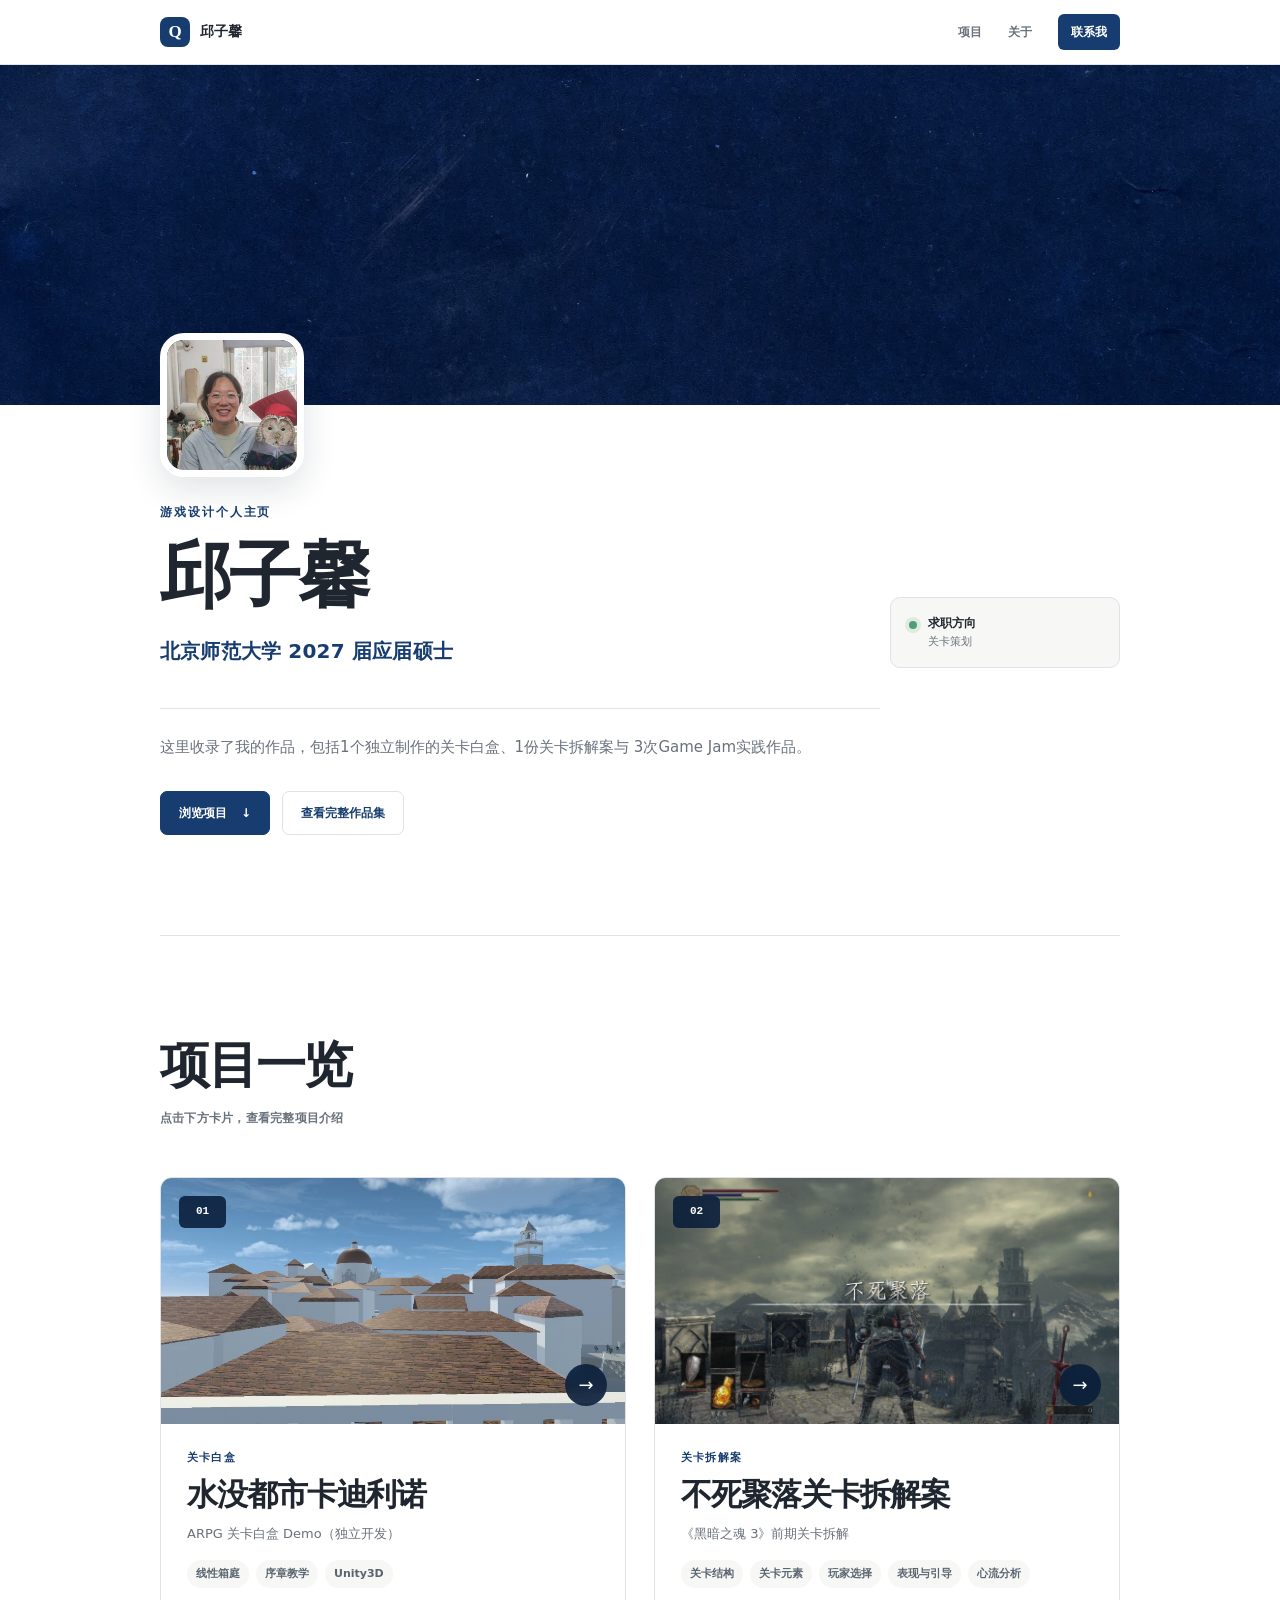
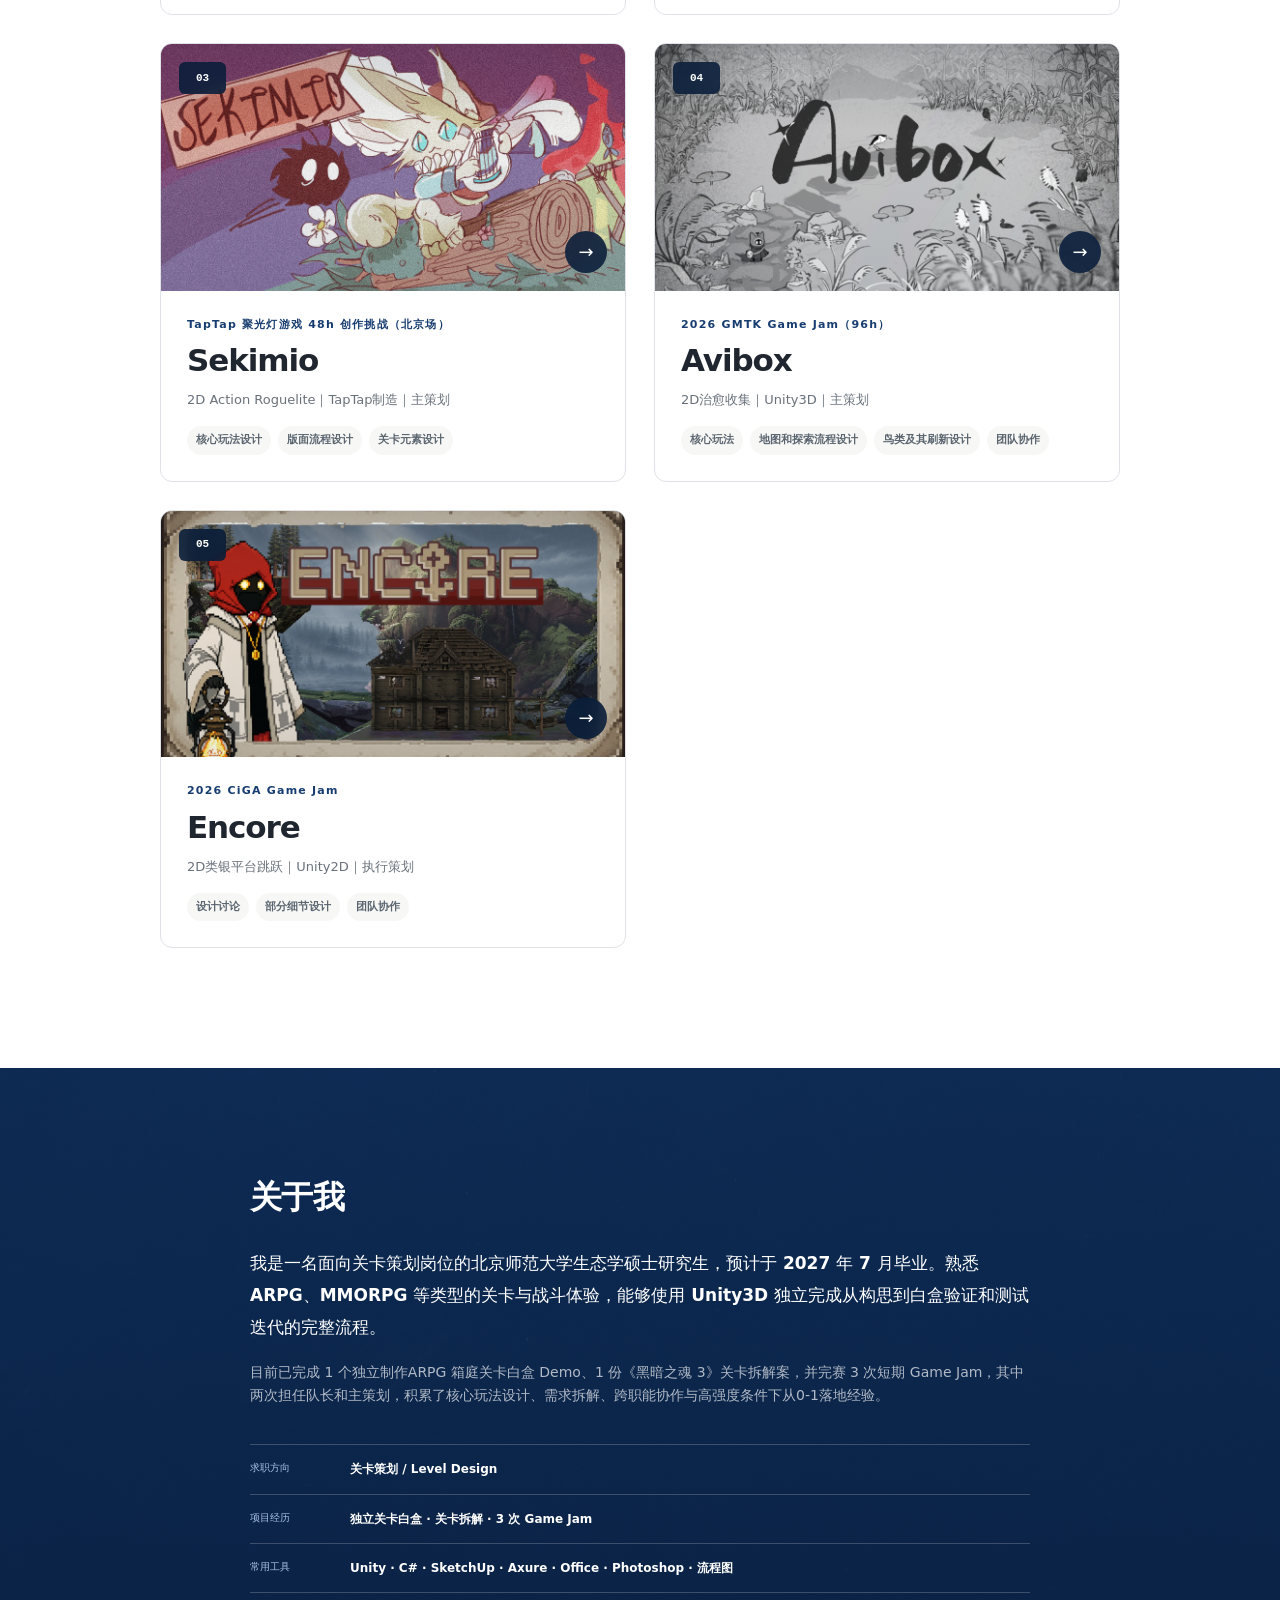
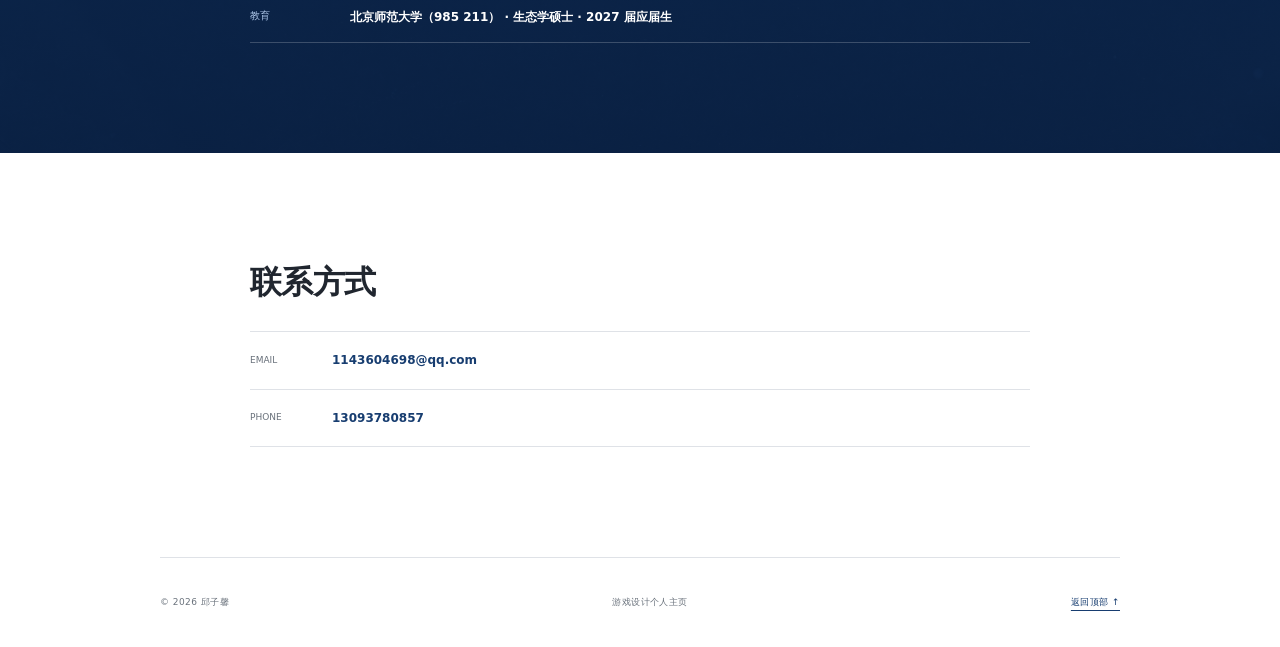
==== commit 227959da: "Update portfolio PDFs and homepage copy" ====
--- a/index.html
+++ b/index.html
@@ -40,7 +40,7 @@
           </div>
           <div class="hero-note">
             <span class="status-dot" aria-hidden="true"></span>
-            <p><strong>求职方向</strong><br>关卡设计</p>
+            <p><strong>求职方向</strong><br>关卡策划</p>
           </div>
         </div>
         <p class="hero-intro">
@@ -181,13 +181,13 @@
       <div class="page-shell about-grid">
         <h2 class="simple-section-title" id="about-title">关于我</h2>
         <div class="about-copy">
-          <p class="about-lead">我是一名面向关卡策划岗位的北京师范大学生态学硕士研究生，预计于 2027 年 7 月毕业。熟悉 ARPG、MMORPG 等类型的关卡与战斗体验，能够使用 Unity3D 独立完成从构思、空间与流程设计，到白盒验证和测试迭代的完整流程。</p>
-          <p>目前已完成 1 个独立 ARPG 箱庭关卡白盒 Demo、1 份《黑暗之魂 3》关卡拆解案，并完赛 3 次 Game Jam，其中两次担任队长和主策划，积累了核心玩法设计、需求拆解、跨职能协作与落地经验。</p>
+          <p class="about-lead">我是一名面向关卡策划岗位的北京师范大学生态学硕士研究生，预计于 2027 年 7 月毕业。熟悉 ARPG、MMORPG 等类型的关卡与战斗体验，能够使用 Unity3D 独立完成从构思到白盒验证和测试迭代的完整流程。</p>
+          <p>目前已完成 1 个独立制作ARPG 箱庭关卡白盒 Demo、1 份《黑暗之魂 3》关卡拆解案，并完赛 3 次短期 Game Jam，其中两次担任队长和主策划，积累了核心玩法设计、需求拆解、跨职能协作与高强度条件下从0-1落地经验。</p>
           <dl class="facts">
-            <div><dt>方向</dt><dd>关卡策划 / Level Design</dd></div>
-            <div><dt>项目</dt><dd>独立关卡白盒 · 关卡拆解 · 3 次 Game Jam</dd></div>
-            <div><dt>工具</dt><dd>Unity3D · C# 基础 · SketchUp · Axure</dd></div>
-            <div><dt>教育</dt><dd>北京师范大学 · 生态学硕士 · 2027 届</dd></div>
+            <div><dt>求职方向</dt><dd>关卡策划 / Level Design</dd></div>
+            <div><dt>项目经历</dt><dd>独立关卡白盒 · 关卡拆解 · 3 次 Game Jam</dd></div>
+            <div><dt>常用工具</dt><dd>Unity · C#  · SketchUp · Axure · Office · Photoshop · 流程图</dd></div>
+            <div><dt>教育</dt><dd>北京师范大学（985 211） · 生态学硕士 · 2027 届应届生</dd></div>
           </dl>
         </div>
       </div>
@@ -196,8 +196,8 @@
     <section class="page-shell contact-section" id="contact" aria-labelledby="contact-title">
       <h2 class="simple-section-title" id="contact-title">联系方式</h2>
       <div class="contact-list">
-        <a href="mailto:1143604698@qq.com"><span>Email</span><strong>1143604698@qq.com</strong></a>
-        <a href="tel:13093780857"><span>Phone</span><strong>13093780857</strong></a>
+        <div class="contact-item"><span>Email</span><strong>1143604698@qq.com</strong></div>
+        <div class="contact-item"><span>Phone</span><strong>13093780857</strong></div>
       </div>
     </section>
   </main>
--- a/styles.css
+++ b/styles.css
@@ -147,7 +147,8 @@
   text-transform: uppercase;
 }
 
-.hero .eyebrow {
+.hero .eyebrow,
+.project-hero .eyebrow {
   margin-bottom: 12px;
   font-size: 12px;
   letter-spacing: 0.16em;
@@ -436,14 +437,13 @@
 
 .contact-list { width: min(100%, 780px); margin: 0 auto; border-top: 1px solid var(--line); }
 
-.contact-list a {
+.contact-item {
   display: grid;
   padding: 18px 0;
   grid-template-columns: 70px minmax(0, 1fr);
   align-items: center;
   gap: 12px;
   border-bottom: 1px solid var(--line);
-  text-decoration: none;
 }
 
 .contact-list span { color: var(--muted); font-size: 9px; text-transform: uppercase; }
@@ -457,8 +457,6 @@
 }
 
 .contact-list i { color: var(--blue); font-size: 18px; font-style: normal; }
-.contact-list a:hover strong,
-.contact-list a:focus-visible strong { text-decoration: underline; text-underline-offset: 5px; }
 
 footer {
   display: flex;
@@ -608,7 +606,7 @@
 .project-page .topbar { background: rgba(247, 247, 245, 0.92); }
 
 .project-hero {
-  padding: 64px 0 58px;
+  padding: 48px 0 46px;
   color: var(--ink);
   background: var(--white);
   border-bottom: 1px solid var(--line);
@@ -616,7 +614,7 @@
 
 .project-breadcrumb {
   display: flex;
-  margin-bottom: 38px;
+  margin-bottom: 26px;
   align-items: center;
   gap: 9px;
   color: var(--muted);
@@ -628,34 +626,28 @@
 
 .project-breadcrumb a { color: var(--blue); text-underline-offset: 5px; }
 
-.project-hero .eyebrow-light {
-  color: var(--blue);
-  font-size: 12px;
-  letter-spacing: 0.15em;
-}
-
 .project-title-row {
   display: grid;
-  padding-bottom: 52px;
+  padding-bottom: 34px;
   grid-template-columns: minmax(0, 1fr) 230px;
   align-items: end;
-  gap: 70px;
+  gap: 48px;
 }
 
 .project-title-row h1 {
   max-width: 720px;
   margin: 0;
-  font-size: clamp(44px, 6.5vw, 76px);
+  font-size: clamp(38px, 5vw, 60px);
   letter-spacing: -0.055em;
   line-height: 1.08;
 }
 
 .project-lead {
   max-width: 680px;
-  margin: 22px 0 0;
+  margin: 14px 0 0;
   color: var(--muted);
   font-size: 15px;
-  line-height: 1.85;
+  line-height: 1.7;
 }
 
 .project-index {
@@ -683,7 +675,7 @@
 .project-cover-frame {
   position: relative;
   overflow: hidden;
-  width: min(100%, 760px);
+  width: min(100%, 700px);
   margin: 0 auto;
   background: var(--paper);
   border: 1px solid var(--line);
@@ -695,16 +687,16 @@
 
 .project-detail {
   display: grid;
-  padding: 76px 0 100px;
-  grid-template-columns: 220px minmax(0, 1fr);
+  padding: 52px 0 72px;
+  grid-template-columns: 205px minmax(0, 1fr);
   align-items: start;
-  gap: 80px;
+  gap: 48px;
 }
 
 .project-sidebar {
   position: sticky;
   top: 96px;
-  padding: 22px;
+  padding: 18px;
   background: var(--white);
   border: 1px solid var(--line);
   border-radius: 10px;
@@ -720,22 +712,15 @@
 
 .project-facts { margin: 0; }
 
-.project-facts div { padding: 12px 0; border-top: 1px solid var(--line); }
+.project-facts div { padding: 10px 0; border-top: 1px solid var(--line); }
 .project-facts dt { color: var(--muted); font-size: 9px; }
 .project-facts dd { margin: 3px 0 0; color: var(--ink); font-size: 11px; font-weight: 700; line-height: 1.55; }
 
-.project-sidebar .button {
-  width: 100%;
-  margin-top: 15px;
-  padding-right: 11px;
-  padding-left: 11px;
-}
-
-.detail-content { max-width: 660px; }
+.detail-content { min-width: 0; max-width: none; }
 
 .detail-section + .detail-section {
-  margin-top: 64px;
-  padding-top: 64px;
+  margin-top: 40px;
+  padding-top: 40px;
   border-top: 1px solid var(--line);
 }
 
@@ -804,17 +789,51 @@
 .media-callout strong { display: block; margin-top: 3px; color: var(--white); font-size: 14px; }
 .media-callout .button { flex: none; color: var(--blue); background: var(--white); border-color: var(--white); }
 
+.project-document-heading {
+  display: flex;
+  align-items: flex-end;
+  justify-content: space-between;
+  gap: 24px;
+}
+
+.project-document-heading > div { min-width: 0; }
+.project-document-heading > div > p:last-child { margin-bottom: 0; }
+.project-document-heading .button { flex: none; }
+.project-document .pdf-viewer { margin-top: 18px; }
+.project-page .project-pdf-frame { height: min(88vh, 1040px); min-height: 760px; }
+
+.project-summary h2 { margin-bottom: 18px; font-size: clamp(24px, 3vw, 32px); }
+
+.project-summary-list {
+  overflow: hidden;
+  background: var(--white);
+  border: 1px solid var(--line);
+  border-radius: 10px;
+}
+
+.project-summary-list p {
+  margin: 0;
+  padding: 14px 18px;
+  color: #4f5964;
+  font-size: 14px;
+  line-height: 1.8;
+}
+
+.project-summary-list p + p { border-top: 1px solid var(--line); }
+.project-summary-list strong { color: var(--ink); font-weight: 800; }
+.project-summary-list a { margin-left: 5px; overflow-wrap: anywhere; color: var(--blue); font-weight: 750; text-underline-offset: 4px; }
+
 .project-pagination {
   display: grid;
-  margin-top: 82px;
+  margin-top: 46px;
   grid-template-columns: repeat(2, minmax(0, 1fr));
   gap: 12px;
 }
 
 .project-pagination a {
   display: flex;
-  min-height: 100px;
-  padding: 20px;
+  min-height: 82px;
+  padding: 16px 18px;
   align-items: center;
   justify-content: space-between;
   gap: 18px;
@@ -879,20 +898,24 @@
   .pdf-viewer { padding: 6px; }
   .pdf-frame { height: 72vh; min-height: 560px; }
 
-  .project-hero { padding: 46px 0 40px; }
-  .project-breadcrumb { margin-bottom: 28px; }
-  .project-title-row { padding-bottom: 38px; grid-template-columns: 1fr; gap: 24px; }
+  .project-hero { padding: 38px 0 34px; }
+  .project-breadcrumb { margin-bottom: 22px; }
+  .project-title-row { padding-bottom: 28px; grid-template-columns: 1fr; gap: 20px; }
   .project-index { padding: 0; border-left: 0; }
   .project-index strong { font-size: 20px; }
   .project-cover-frame { width: 100%; border-radius: 8px; }
-  .project-detail { padding: 54px 0 76px; grid-template-columns: 1fr; gap: 48px; }
+  .project-detail { padding: 40px 0 60px; grid-template-columns: 1fr; gap: 32px; }
   .project-sidebar { position: static; }
-  .detail-section + .detail-section { margin-top: 50px; padding-top: 50px; }
+  .detail-section + .detail-section { margin-top: 34px; padding-top: 34px; }
   .detail-cards { grid-template-columns: 1fr; }
   .detail-card { min-height: 0; }
   .media-callout { align-items: stretch; flex-direction: column; }
   .media-callout .button { width: 100%; }
-  .project-pagination { margin-top: 58px; grid-template-columns: 1fr; }
+  .project-document-heading { align-items: stretch; flex-direction: column; }
+  .project-document-heading .button { width: 100%; }
+  .project-page .project-pdf-frame { height: 68vh; min-height: 520px; }
+  .project-summary-list p { padding: 13px 15px; }
+  .project-pagination { margin-top: 40px; grid-template-columns: 1fr; }
 
   footer {
     min-height: 120px;
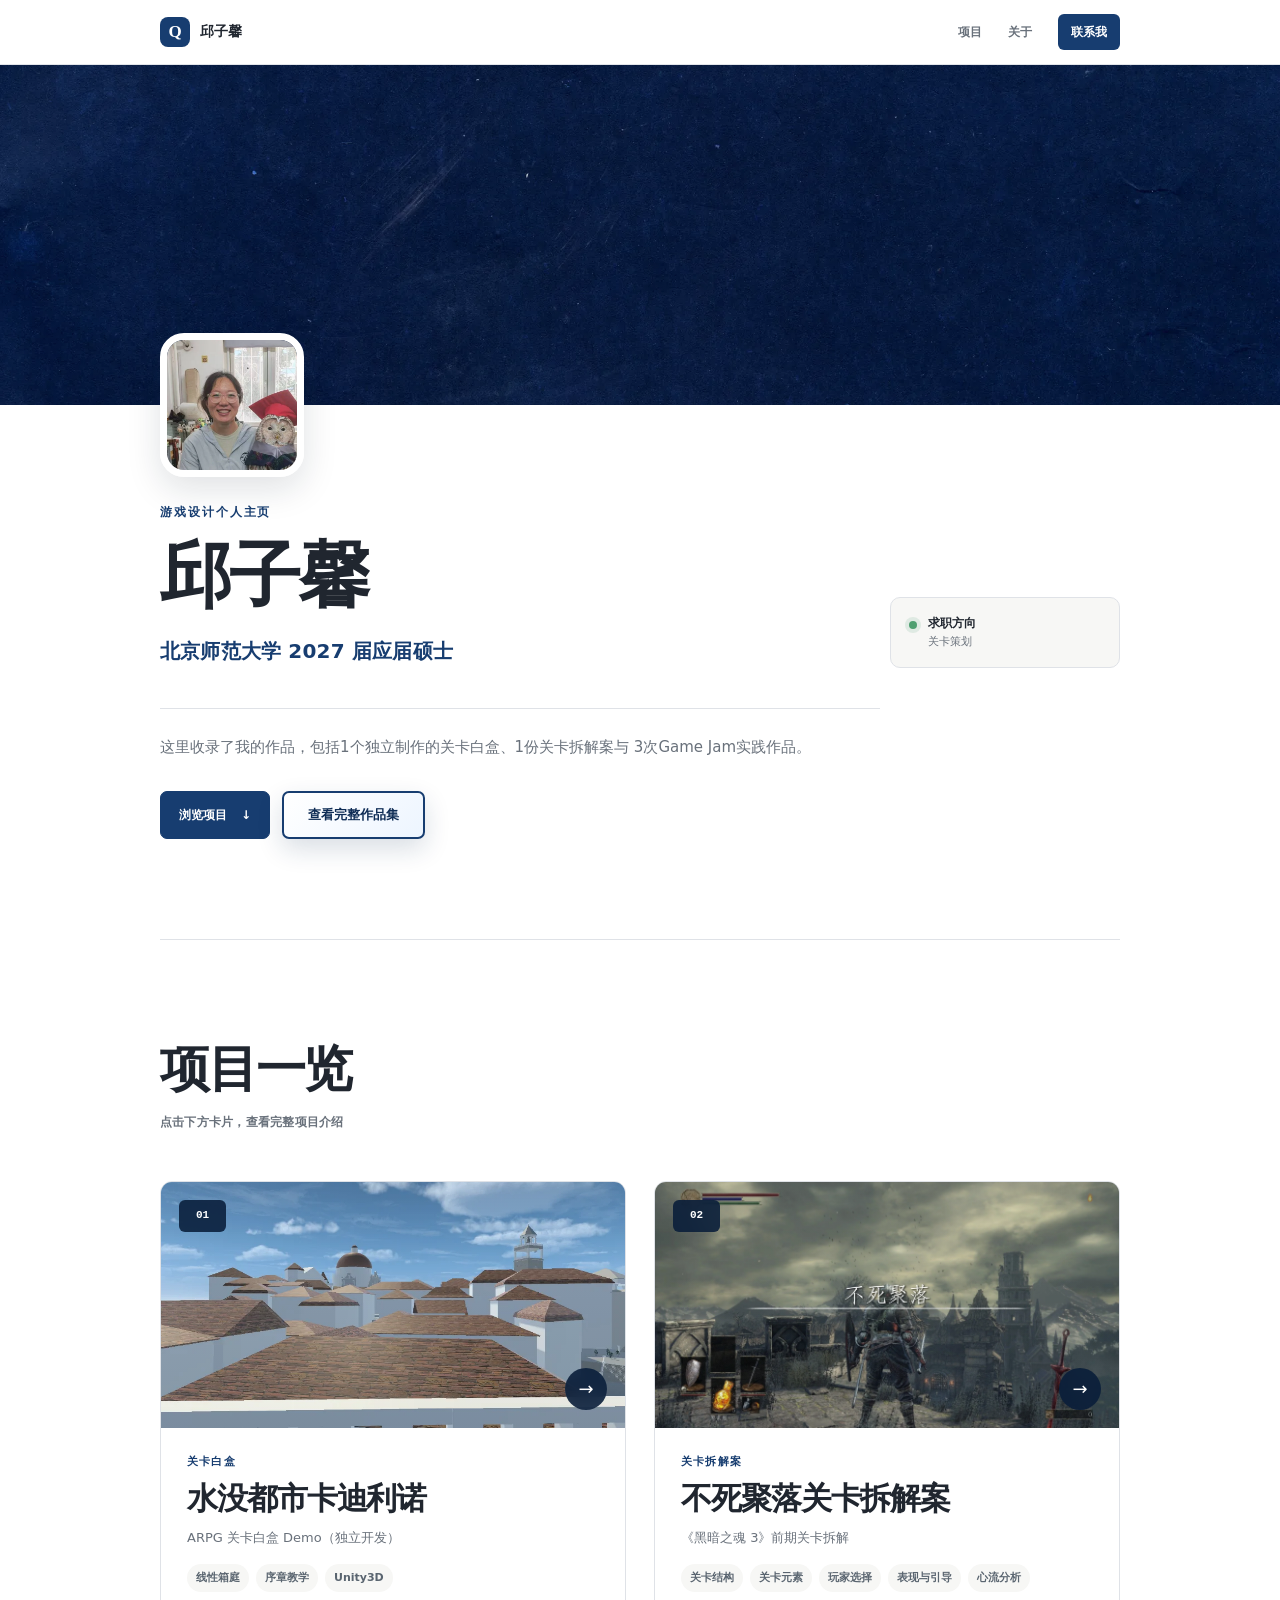
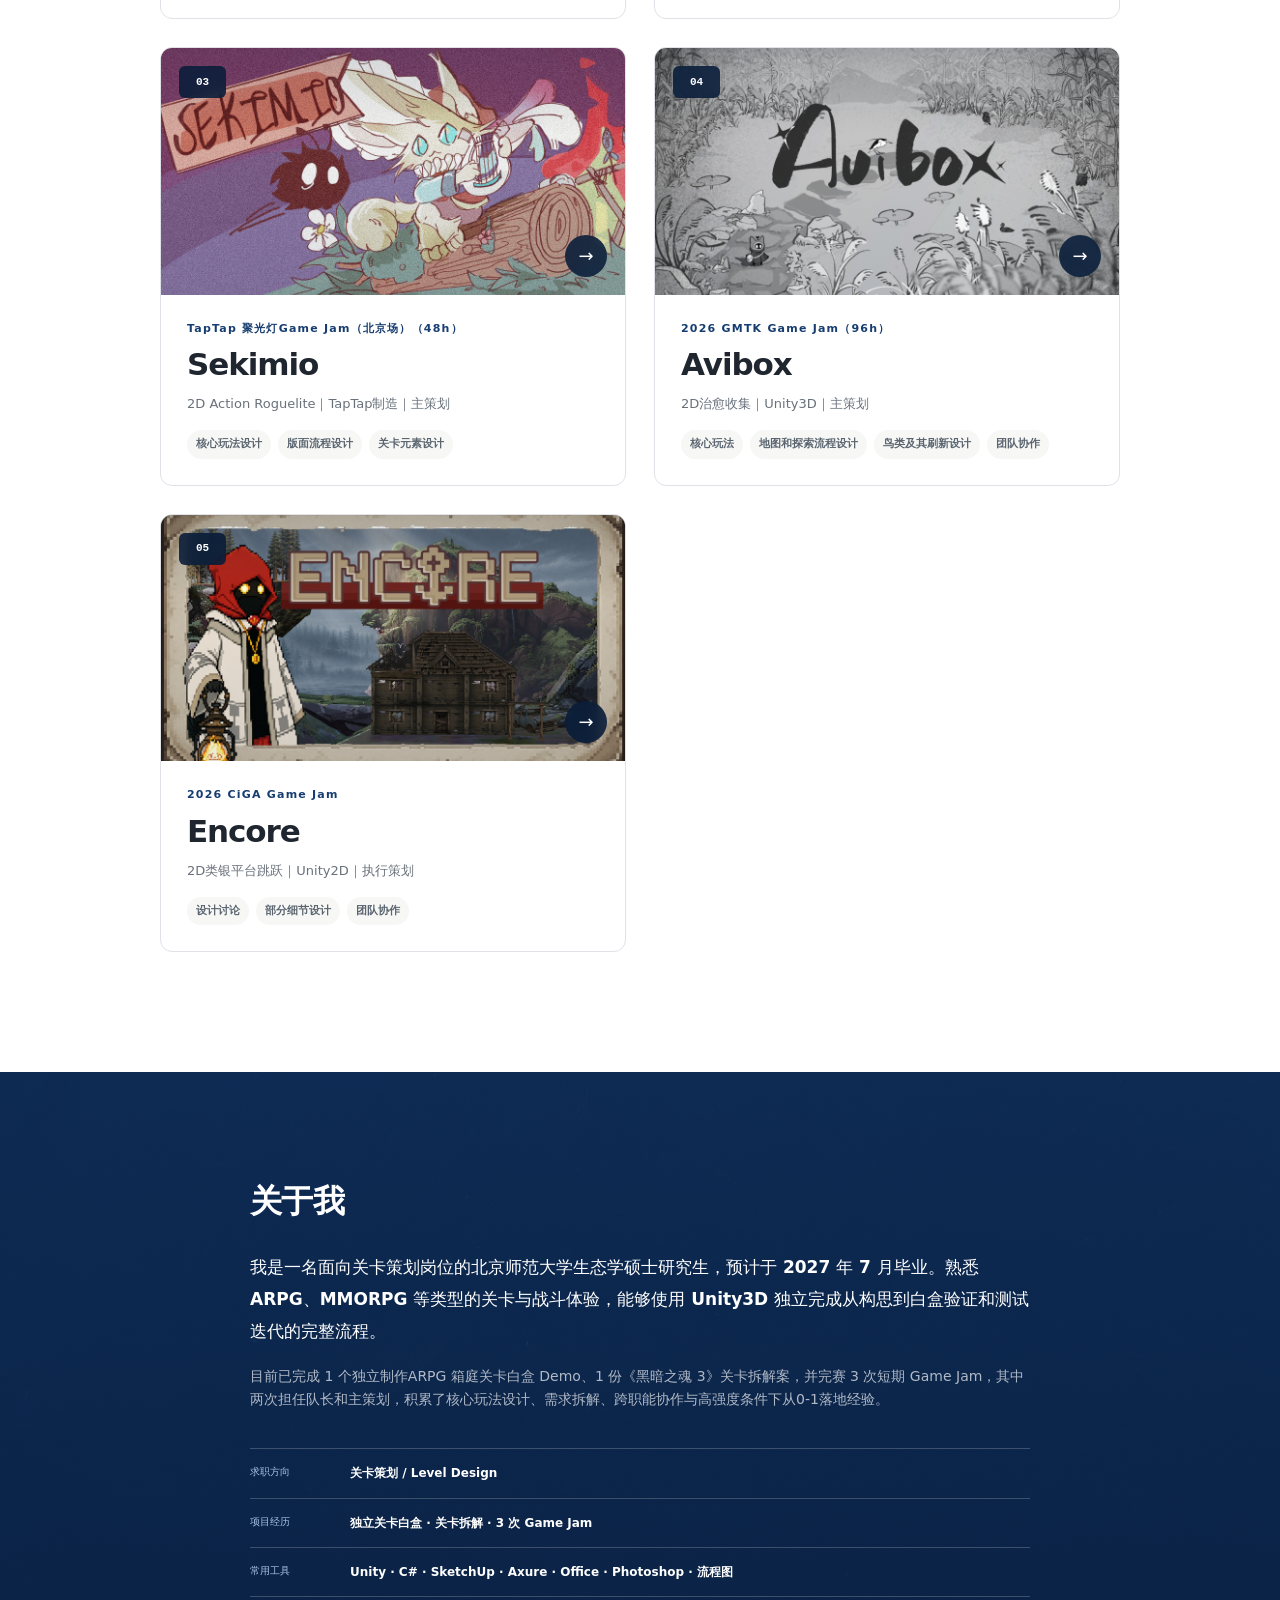
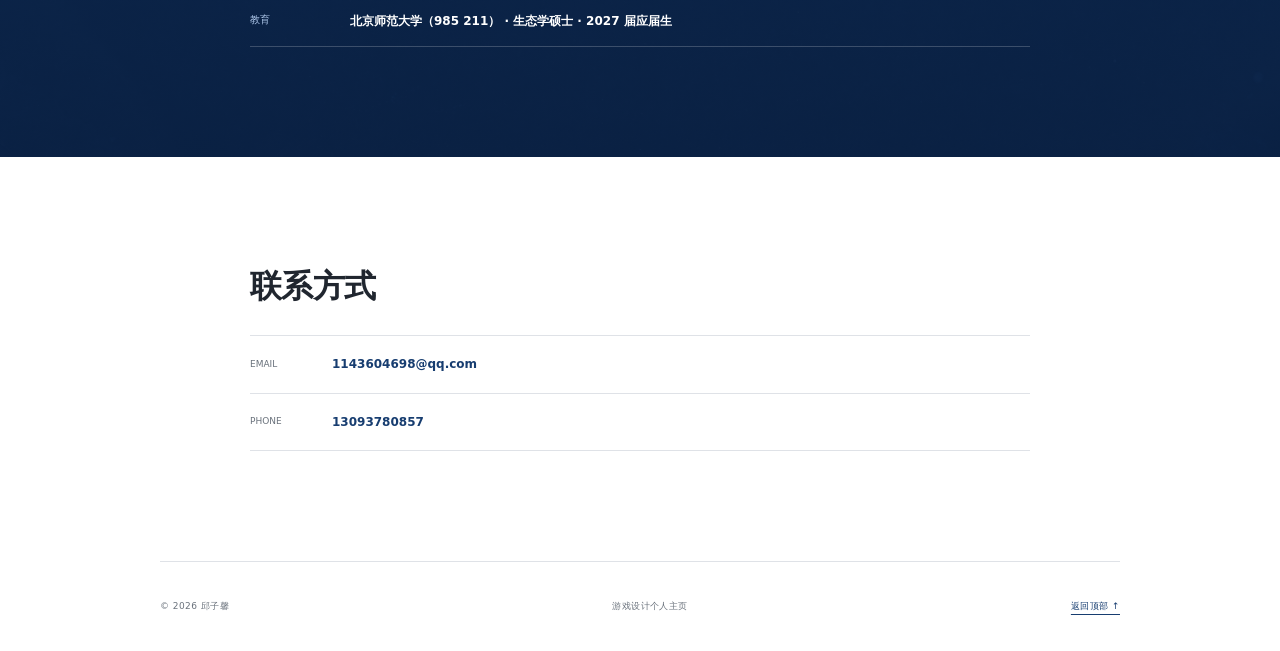
==== commit dcf24e80: "Refine portfolio headings and homepage CTA" ====
--- a/index.html
+++ b/index.html
@@ -48,7 +48,7 @@
         </p>
         <div class="hero-actions">
           <a class="button button-primary" href="#work">浏览项目 <span aria-hidden="true">↓</span></a>
-          <a class="button button-quiet" href="portfolio.html">查看完整作品集</a>
+          <a class="button button-quiet portfolio-cta" href="portfolio.html">查看完整作品集</a>
         </div>
       </div>
     </section>
@@ -117,7 +117,7 @@
             </div>
             <div class="project-copy">
               <div>
-                <p class="project-kicker">TapTap 聚光灯游戏 48h 创作挑战（北京场）</p>
+                <p class="project-kicker">TapTap 聚光灯Game Jam（北京场）（48h）</p>
                 <h3>Sekimio</h3>
                 <p>2D Action Roguelite｜TapTap制造｜主策划</p>
               </div>
--- a/styles.css
+++ b/styles.css
@@ -230,6 +230,24 @@
 .button-primary:hover,
 .button-primary:focus-visible { background: var(--blue-deep); }
 .button-quiet { color: var(--blue); background: var(--white); }
+
+.portfolio-cta {
+  min-height: 48px;
+  padding: 0 24px;
+  color: var(--blue-deep);
+  background: linear-gradient(135deg, var(--white) 0%, #edf5ff 100%);
+  border: 2px solid var(--blue);
+  box-shadow: 0 10px 26px rgba(18, 47, 89, 0.16);
+  font-size: 13px;
+}
+
+.portfolio-cta:hover,
+.portfolio-cta:focus-visible {
+  color: var(--white);
+  background: var(--blue-deep);
+  border-color: var(--blue-deep);
+  box-shadow: 0 14px 32px rgba(18, 47, 89, 0.24);
+}
 
 .work-section {
   padding: 100px 0 120px;
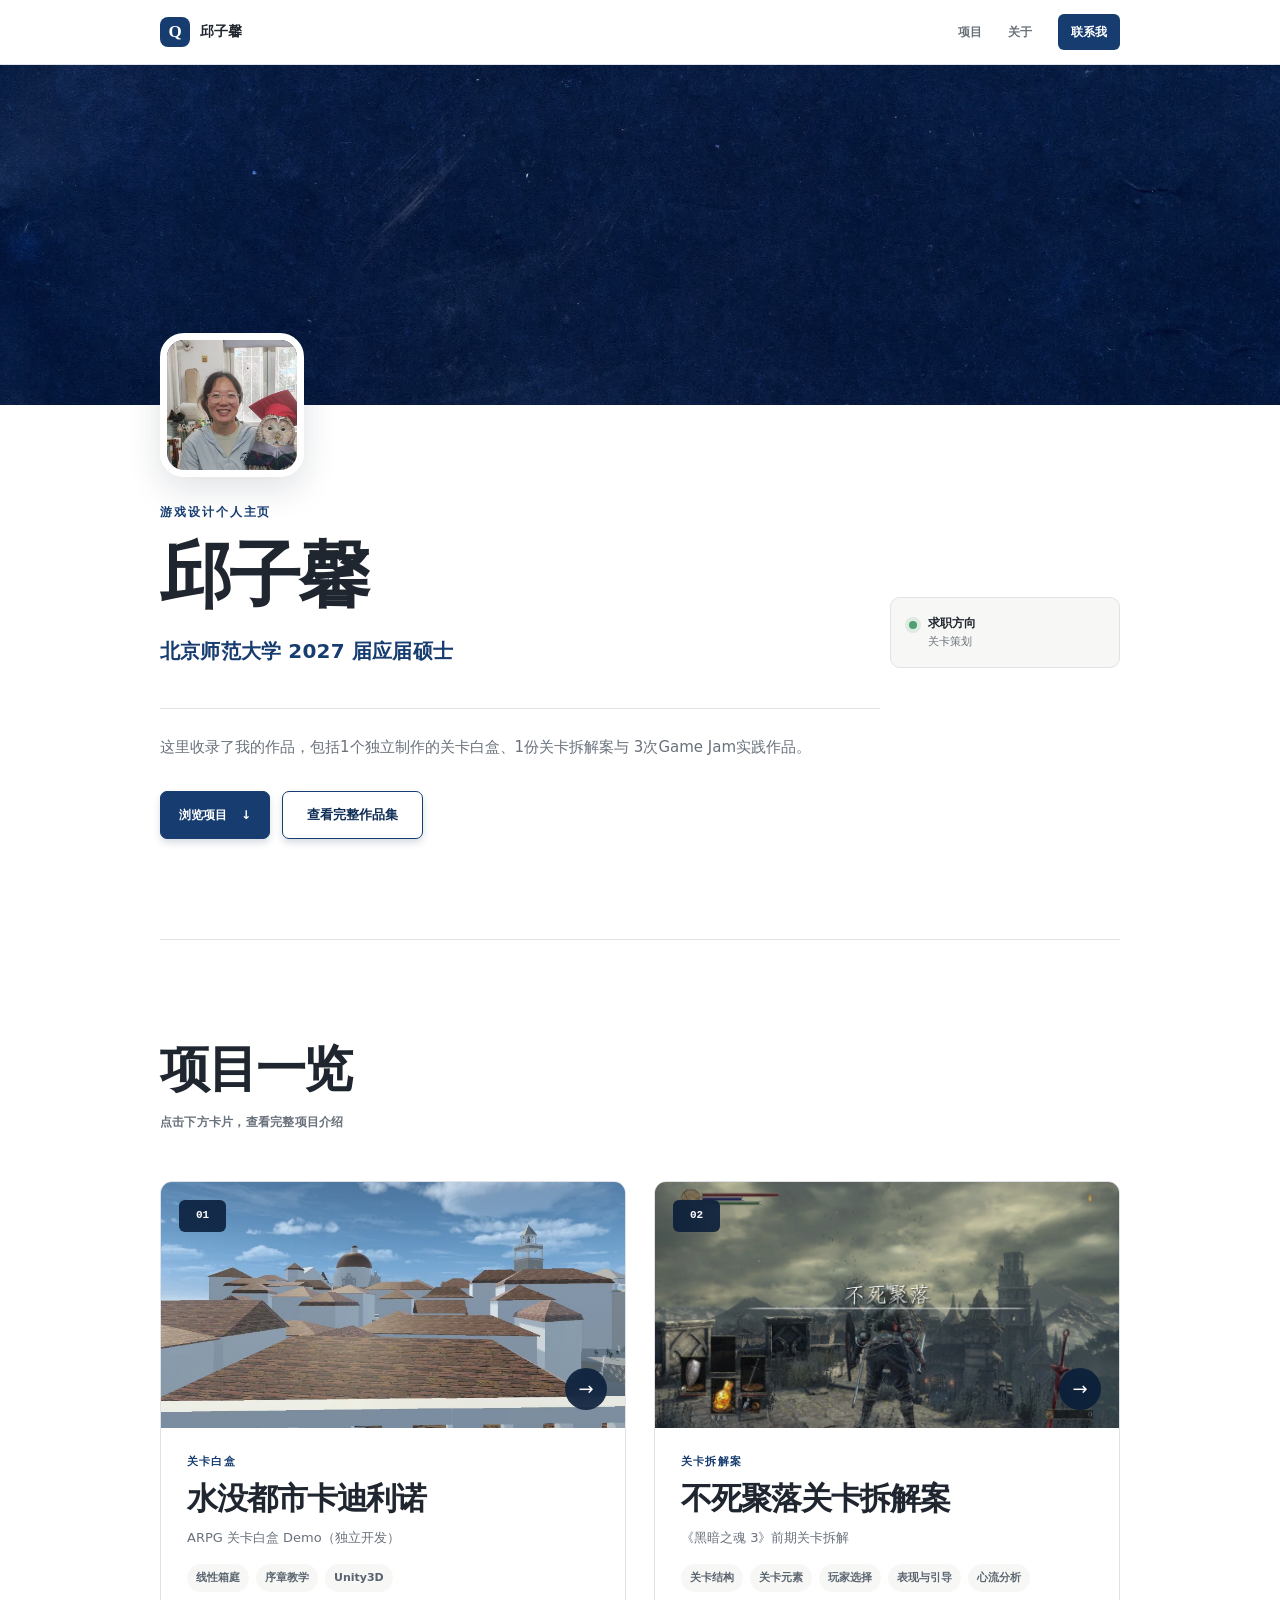
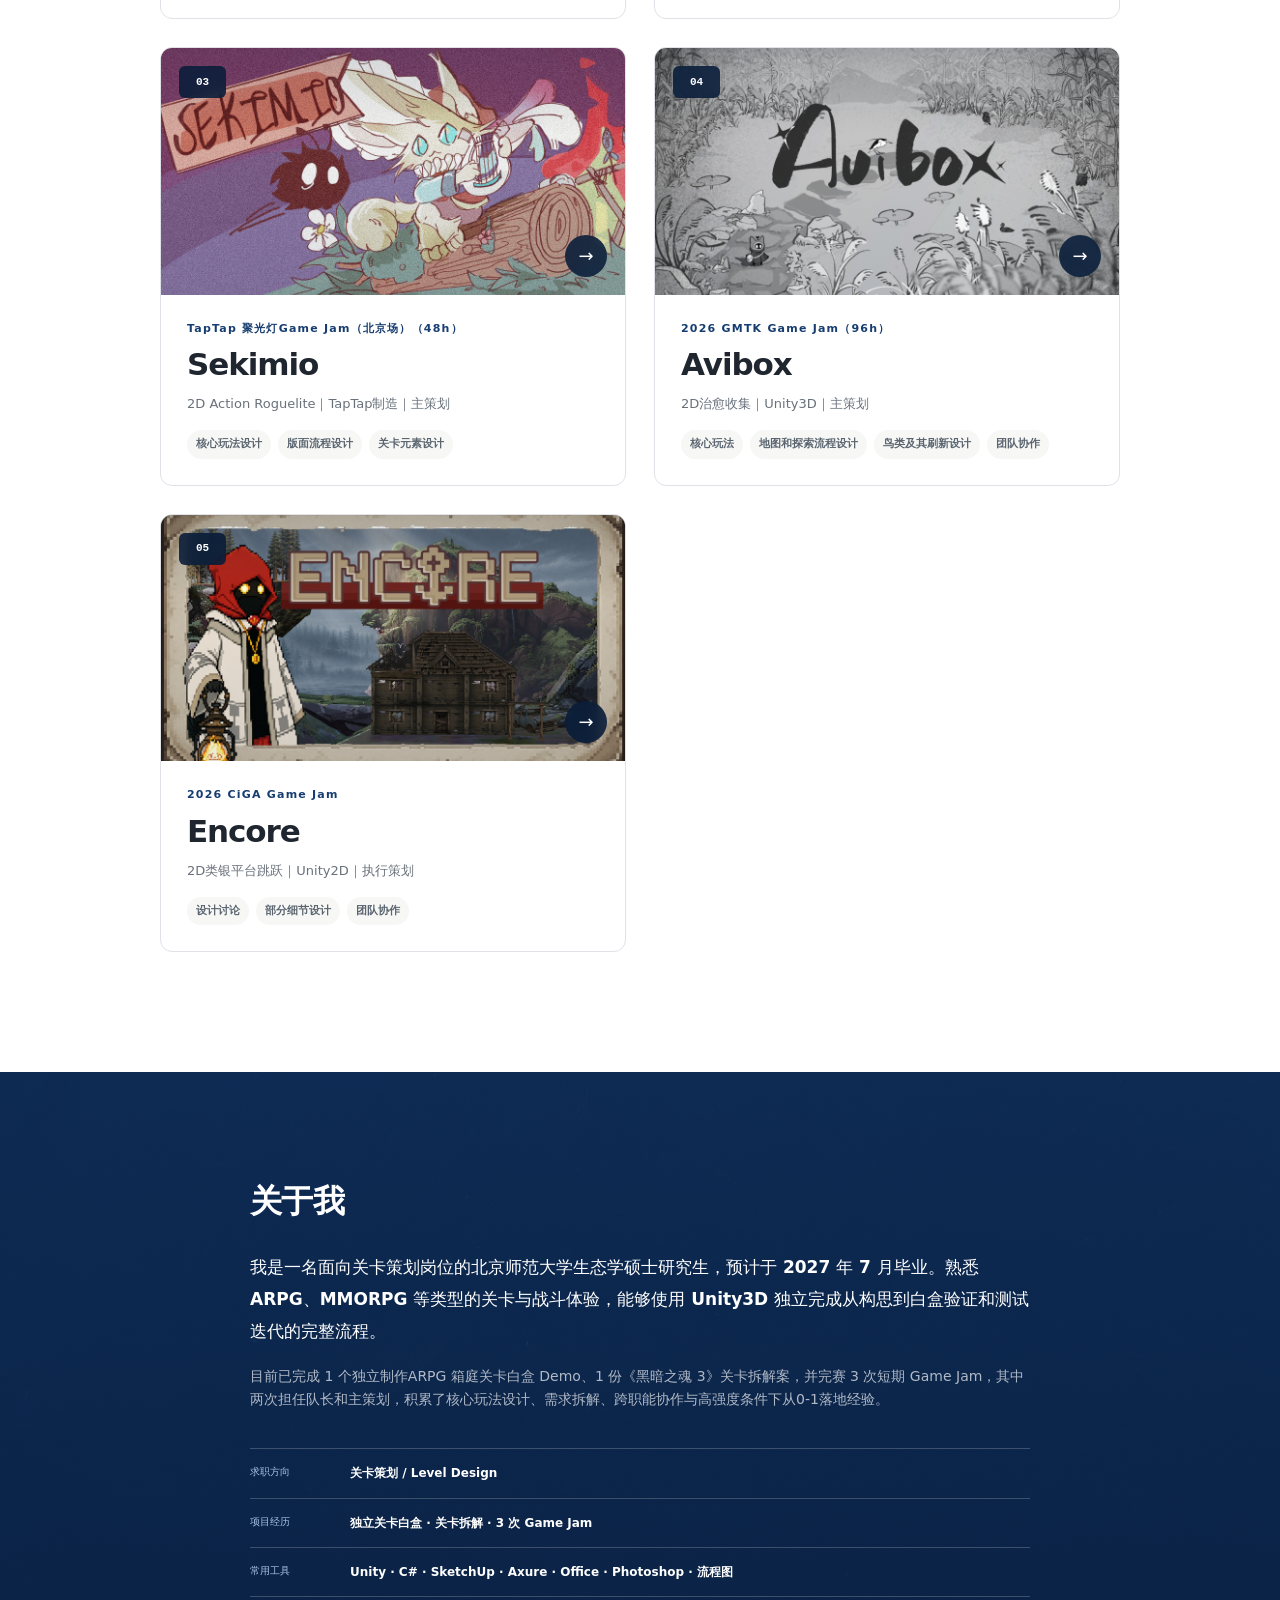
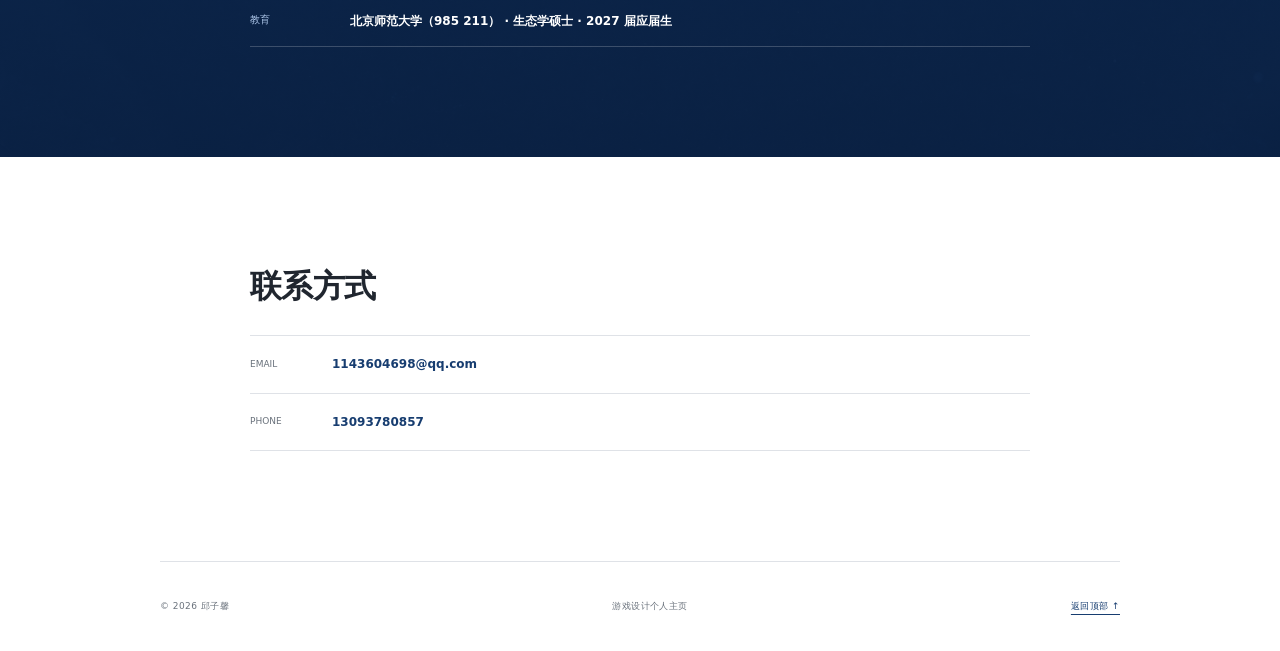
==== commit a4108dda: "Simplify homepage button styling" ====
--- a/index.html
+++ b/index.html
@@ -7,7 +7,7 @@
   <meta name="theme-color" content="#122f59">
   <title>邱子馨｜关卡策划作品集</title>
   <link rel="icon" href="favicon.svg" type="image/svg+xml">
-  <link rel="stylesheet" href="styles.css">
+  <link rel="stylesheet" href="styles.css?v=button-shadow">
 </head>
 
 <body>
--- a/styles.css
+++ b/styles.css
@@ -208,6 +208,7 @@
 }
 
 .hero-actions { display: flex; margin-top: 30px; flex-wrap: wrap; gap: 12px; }
+.hero-actions .button { box-shadow: 0 4px 7px rgba(18, 47, 89, 0.16); }
 
 .button {
   display: inline-flex;
@@ -221,7 +222,7 @@
   font-size: 12px;
   font-weight: 750;
   text-decoration: none;
-  transition: transform 160ms ease, background-color 160ms ease, border-color 160ms ease;
+  transition: transform 160ms ease, background-color 160ms ease, border-color 160ms ease, box-shadow 160ms ease;
 }
 
 .button:hover,
@@ -235,9 +236,8 @@
   min-height: 48px;
   padding: 0 24px;
   color: var(--blue-deep);
-  background: linear-gradient(135deg, var(--white) 0%, #edf5ff 100%);
-  border: 2px solid var(--blue);
-  box-shadow: 0 10px 26px rgba(18, 47, 89, 0.16);
+  background: var(--white);
+  border: 1.5px solid var(--blue);
   font-size: 13px;
 }
 
@@ -246,7 +246,6 @@
   color: var(--white);
   background: var(--blue-deep);
   border-color: var(--blue-deep);
-  box-shadow: 0 14px 32px rgba(18, 47, 89, 0.24);
 }
 
 .work-section {
